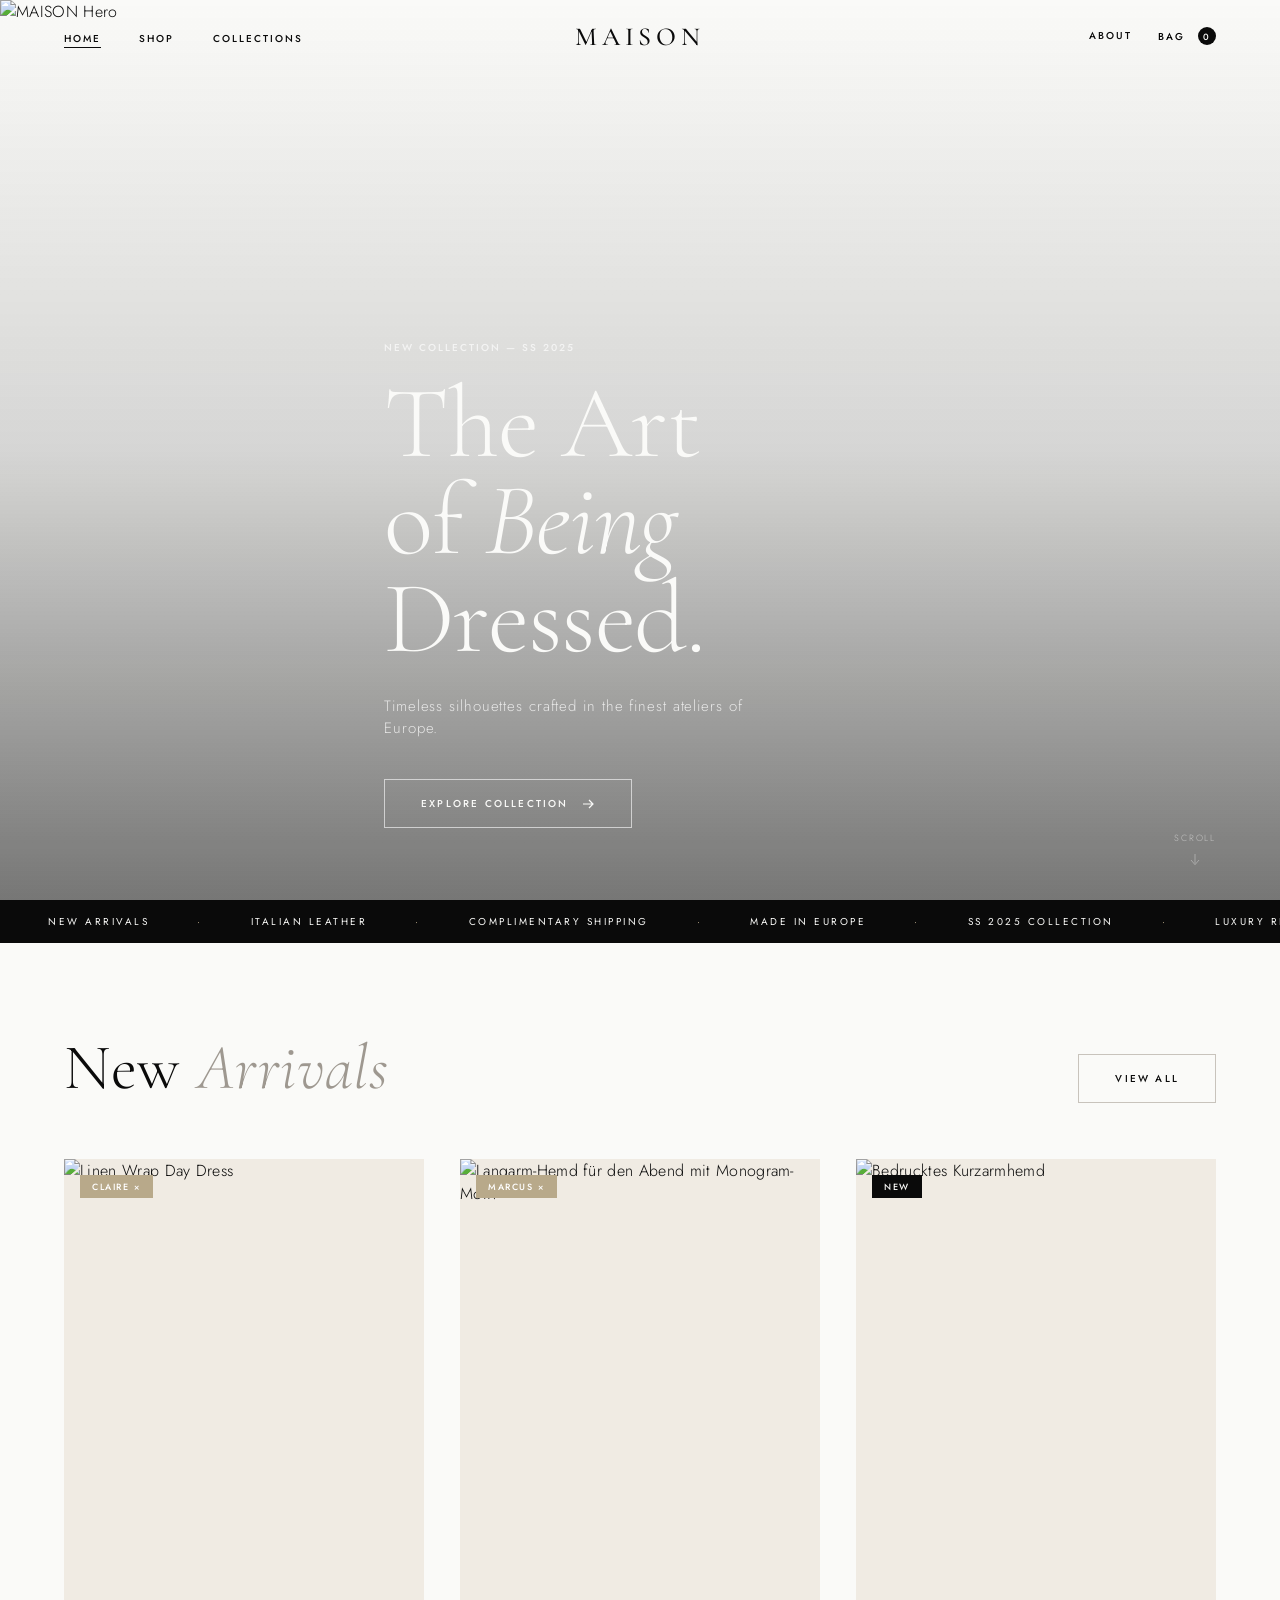
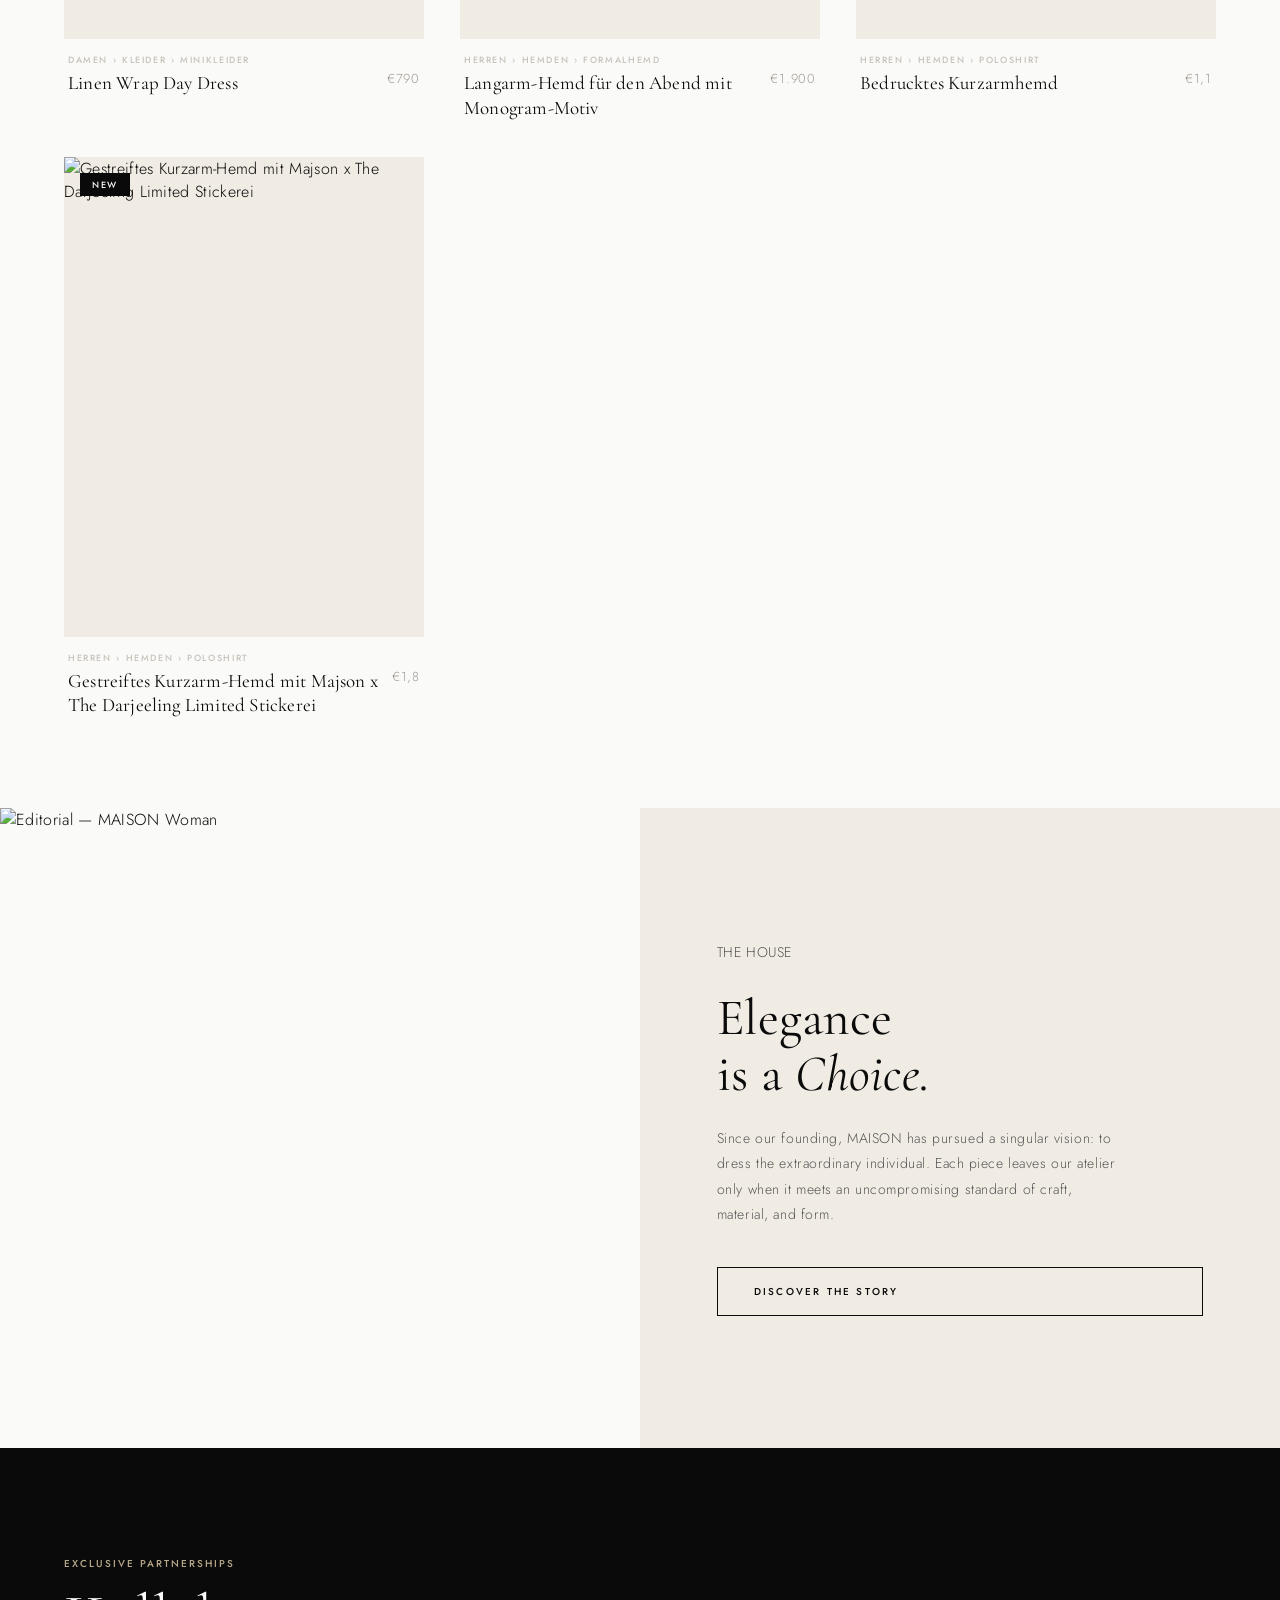
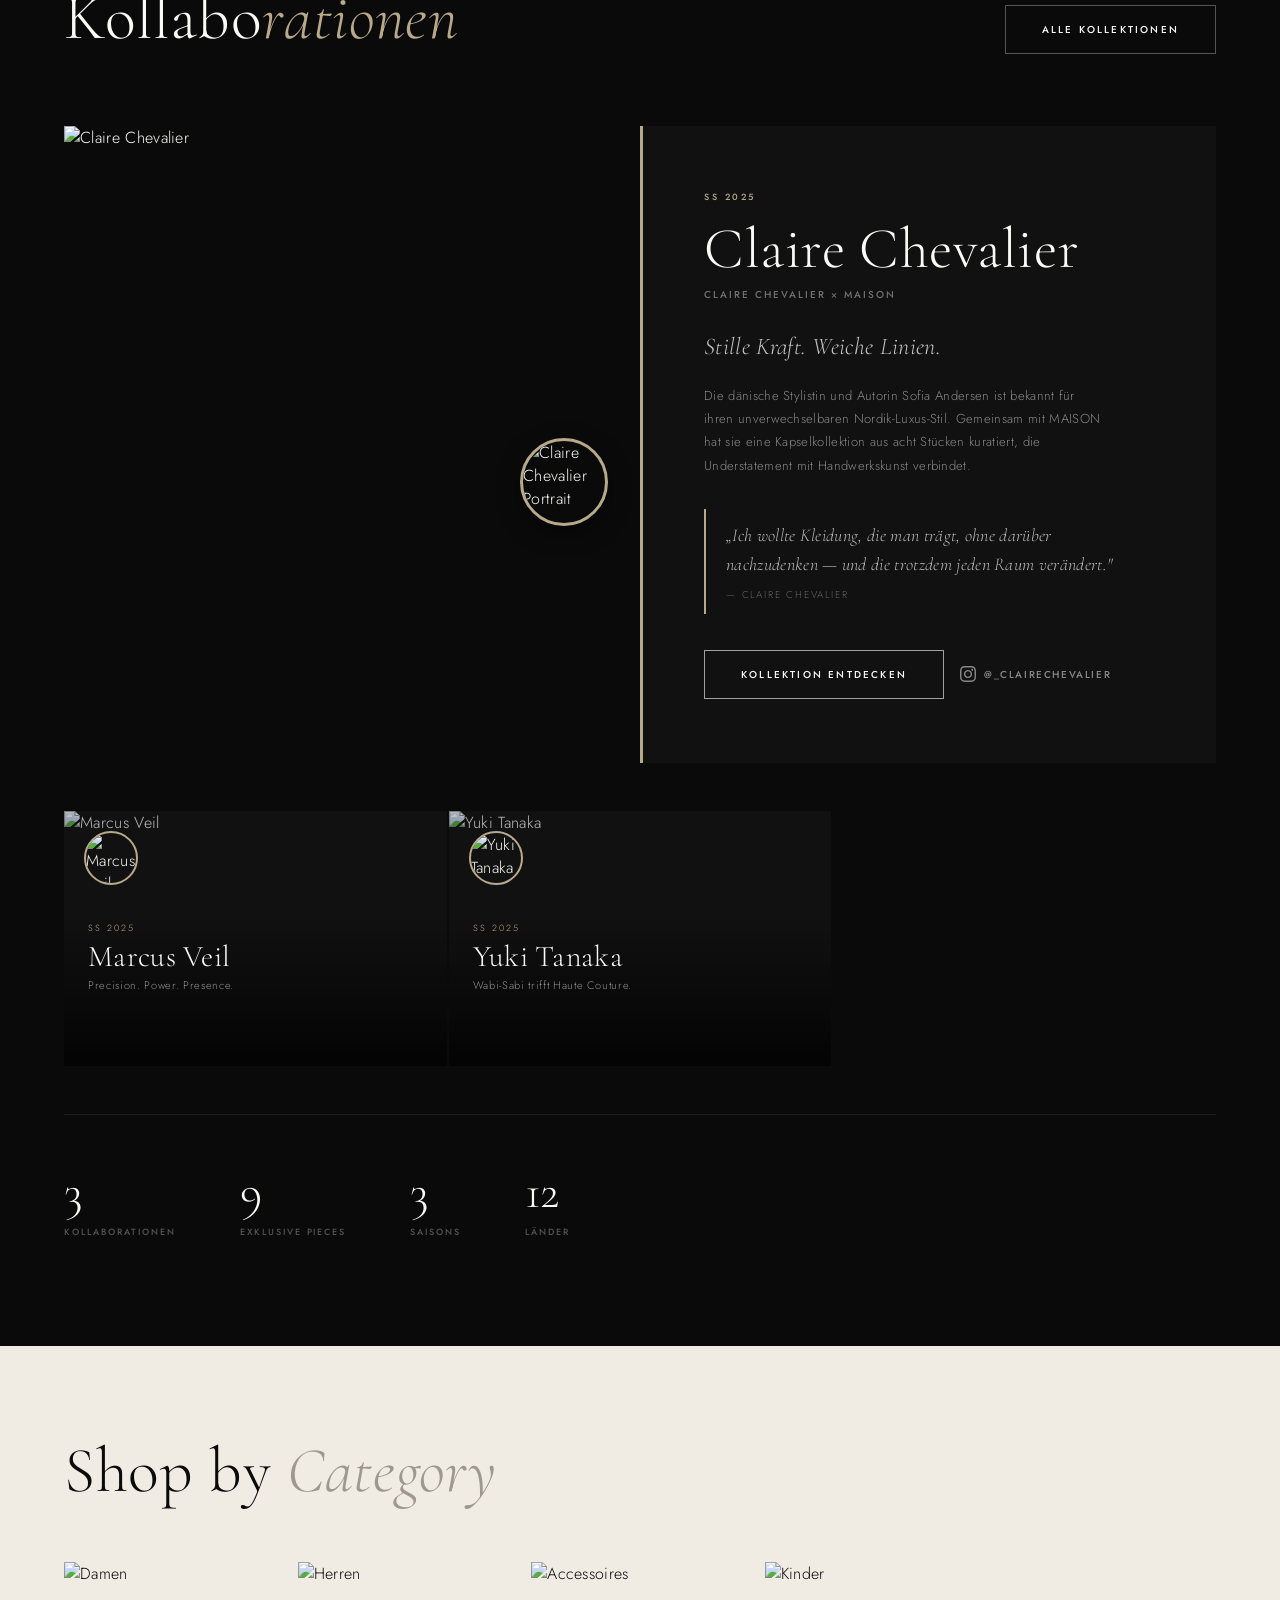
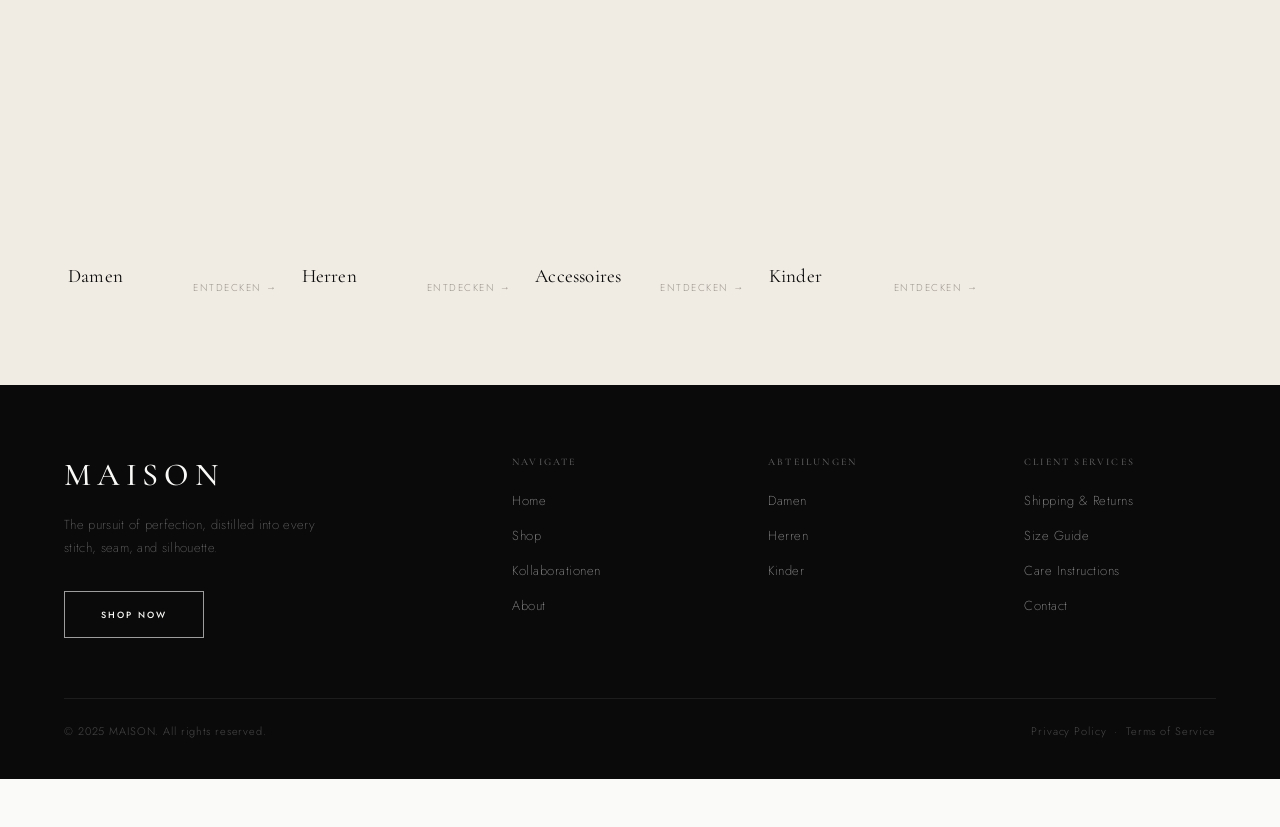
==== index.html @ 37e6c0d3 "Add files via upload" ====
<!DOCTYPE html>
<html lang="de">
<head>
  <meta charset="UTF-8">
  <meta name="viewport" content="width=device-width, initial-scale=1.0">
  <title>MAISON — Luxury Fashion House</title>
  <meta name="description" content="Discover timeless luxury. MAISON — Curated fashion from the world's finest ateliers.">
  <link rel="stylesheet" href="style.css">

  <style>
    /* ============================================================
       COLLABORATION SECTION
       ============================================================ */

    .collab-section {
      padding: clamp(80px, 12vh, 140px) 0;
      background: var(--black);
      color: var(--white);
      overflow: hidden;
    }
    .collab-section .section-header {
      margin-bottom: clamp(48px, 6vw, 72px);
    }
    .collab-section .section-title {
      color: var(--white);
    }
    .collab-section .section-title em {
      color: var(--accent-gold);
    }
    .collab-section .btn-ghost {
      color: var(--white);
      border-color: rgba(255,255,255,0.3);
    }
    .collab-section .btn-ghost::before { background: var(--white); }
    .collab-section .btn-ghost:hover   { color: var(--black); }

    /* ── Featured collab (large hero card) ── */
    .collab-hero {
      display: grid;
      grid-template-columns: 1fr 1fr;
      gap: 0;
      margin-bottom: clamp(32px, 4vw, 48px);
      position: relative;
      overflow: hidden;
      cursor: pointer;
    }
    .collab-hero-img {
      position: relative;
      overflow: hidden;
      aspect-ratio: 4/3;
    }
    .collab-hero-img img {
      width: 100%; height: 100%;
      object-fit: cover;
      transition: transform 1s var(--ease-luxury);
    }
    .collab-hero:hover .collab-hero-img img { transform: scale(1.04); }

    .collab-hero-img .collab-portrait {
      position: absolute;
      bottom: 32px; right: 32px;
      width: 88px; height: 88px;
      border-radius: 50%;
      overflow: hidden;
      border: 3px solid var(--accent-gold);
      box-shadow: 0 8px 24px rgba(0,0,0,0.4);
      transition: transform 0.4s var(--ease-luxury);
    }
    .collab-hero:hover .collab-portrait { transform: scale(1.08); }
    .collab-portrait img { width: 100%; height: 100%; object-fit: cover; }

    .collab-hero-body {
      display: flex;
      flex-direction: column;
      justify-content: center;
      padding: clamp(40px, 5vw, 72px);
      background: #111;
      position: relative;
    }
    .collab-hero-body::before {
      content: '';
      position: absolute;
      top: 0; left: 0; bottom: 0;
      width: 3px;
      background: var(--accent-gold);
    }

    .collab-season {
      font-size: 9px;
      font-weight: 500;
      letter-spacing: 0.28em;
      text-transform: uppercase;
      color: var(--accent-gold);
      margin-bottom: 16px;
    }
    .collab-hero-name {
      font-family: var(--font-serif);
      font-size: clamp(36px, 4.5vw, 64px);
      font-weight: 300;
      line-height: 1.05;
      margin-bottom: 8px;
    }
    .collab-hero-title {
      font-size: 10px;
      font-weight: 500;
      letter-spacing: 0.2em;
      text-transform: uppercase;
      color: rgba(255,255,255,0.4);
      margin-bottom: 28px;
    }
    .collab-tagline {
      font-family: var(--font-serif);
      font-size: clamp(18px, 2vw, 24px);
      font-style: italic;
      color: rgba(255,255,255,0.75);
      margin-bottom: 20px;
      line-height: 1.4;
    }
    .collab-desc {
      font-size: 13px;
      font-weight: 300;
      line-height: 1.8;
      color: rgba(255,255,255,0.5);
      margin-bottom: 32px;
      max-width: 400px;
    }

    /* Quote block */
    .collab-quote {
      border-left: 2px solid var(--accent-gold);
      padding: 12px 20px;
      margin-bottom: 36px;
    }
    .collab-quote p {
      font-family: var(--font-serif);
      font-size: clamp(15px, 1.5vw, 18px);
      font-style: italic;
      color: rgba(255,255,255,0.7);
      line-height: 1.6;
    }
    .collab-quote cite {
      display: block;
      font-size: 10px;
      font-style: normal;
      letter-spacing: 0.18em;
      text-transform: uppercase;
      color: rgba(255,255,255,0.35);
      margin-top: 8px;
    }

    /* Social + CTA row */
    .collab-actions {
      display: flex;
      align-items: center;
      gap: 16px;
      flex-wrap: wrap;
    }
    .collab-ig {
      display: inline-flex;
      align-items: center;
      gap: 8px;
      font-size: 10px;
      font-weight: 500;
      letter-spacing: 0.16em;
      text-transform: uppercase;
      color: rgba(255,255,255,0.5);
      transition: color 0.3s;
      text-decoration: none;
    }
    .collab-ig:hover { color: var(--white); }
    .collab-ig svg {
      width: 16px; height: 16px;
      fill: currentColor;
      flex-shrink: 0;
    }

    /* ── Grid of secondary collabs ── */
    .collab-grid {
      display: grid;
      grid-template-columns: repeat(auto-fill, minmax(min(340px, 100%), 1fr));
      gap: 2px;
    }
    .collab-card {
      position: relative;
      overflow: hidden;
      cursor: pointer;
      background: #111;
    }
    .collab-card-img {
      position: relative;
      overflow: hidden;
      aspect-ratio: 3/2;
    }
    .collab-card-img img {
      width: 100%; height: 100%;
      object-fit: cover;
      transition: transform 0.9s var(--ease-luxury), filter 0.6s;
      filter: brightness(0.75);
    }
    .collab-card:hover .collab-card-img img {
      transform: scale(1.06);
      filter: brightness(0.55);
    }
    .collab-card-overlay {
      position: absolute;
      inset: 0;
      background: linear-gradient(to top, rgba(0,0,0,0.8) 0%, transparent 60%);
    }
    .collab-card-portrait {
      position: absolute;
      top: 20px; left: 20px;
      width: 54px; height: 54px;
      border-radius: 50%;
      overflow: hidden;
      border: 2px solid var(--accent-gold);
    }
    .collab-card-portrait img { width: 100%; height: 100%; object-fit: cover; }

    .collab-card-body {
      position: absolute;
      bottom: 0; left: 0; right: 0;
      padding: 24px;
    }
    .collab-card-season {
      font-size: 9px;
      letter-spacing: 0.22em;
      text-transform: uppercase;
      color: var(--accent-gold);
      margin-bottom: 6px;
    }
    .collab-card-name {
      font-family: var(--font-serif);
      font-size: clamp(22px, 2.5vw, 30px);
      font-weight: 300;
      color: var(--white);
      margin-bottom: 4px;
    }
    .collab-card-tagline {
      font-size: 11px;
      color: rgba(255,255,255,0.55);
      letter-spacing: 0.06em;
      margin-bottom: 16px;
    }
    .collab-card-actions {
      display: flex;
      align-items: center;
      gap: 12px;
      opacity: 0;
      transform: translateY(8px);
      transition: all 0.4s var(--ease-luxury);
    }
    .collab-card:hover .collab-card-actions {
      opacity: 1;
      transform: translateY(0);
    }
    .collab-card-btn {
      font-family: var(--font-sans);
      font-size: 9px;
      font-weight: 500;
      letter-spacing: 0.2em;
      text-transform: uppercase;
      padding: 9px 20px;
      border: 1px solid rgba(255,255,255,0.4);
      color: var(--white);
      background: transparent;
      cursor: pointer;
      transition: all 0.3s;
    }
    .collab-card-btn:hover { background: var(--white); color: var(--black); border-color: var(--white); }
    .collab-card-ig {
      display: inline-flex;
      align-items: center;
      gap: 6px;
      font-size: 9px;
      letter-spacing: 0.14em;
      text-transform: uppercase;
      color: rgba(255,255,255,0.5);
      text-decoration: none;
      transition: color 0.3s;
    }
    .collab-card-ig:hover { color: var(--white); }
    .collab-card-ig svg { width: 14px; height: 14px; fill: currentColor; }

    /* ── Collab count strip ── */
    .collab-count-strip {
      display: flex;
      gap: clamp(32px, 5vw, 64px);
      flex-wrap: wrap;
      padding: clamp(32px, 4vw, 48px) 0 0;
      border-top: 1px solid rgba(255,255,255,0.08);
      margin-top: clamp(32px, 4vw, 48px);
    }
    .collab-stat { display: flex; flex-direction: column; gap: 4px; }
    .collab-stat-num {
      font-family: var(--font-serif);
      font-size: clamp(32px, 4vw, 48px);
      font-weight: 300;
      color: var(--white);
      letter-spacing: -0.02em;
    }
    .collab-stat-label {
      font-size: 9px;
      font-weight: 500;
      letter-spacing: 0.22em;
      text-transform: uppercase;
      color: rgba(255,255,255,0.3);
    }

    /* ─── Responsive ── */
    @media (max-width: 768px) {
      .collab-hero { grid-template-columns: 1fr; }
      .collab-hero-body { padding: 32px 24px; }
      .collab-hero-body::before { top: 0; bottom: auto; left: 0; right: 0; width: auto; height: 3px; }
    }
  </style>
</head>
<body class="page-fade">

  <!-- ============================================================
       NAVIGATION
       ============================================================ -->
  <nav id="nav">
    <div class="nav-inner">
      <ul class="nav-links">
        <li><a href="index.html"  class="nav-link">Home</a></li>
        <li><a href="shop.html"   class="nav-link">Shop</a></li>
        <li><a href="shop.html"   class="nav-link">Collections</a></li>
      </ul>
      <a href="index.html" class="nav-logo">Maison</a>
      <div class="nav-actions">
        <a href="shop.html" class="nav-link">About</a>
        <button class="nav-cart" data-open-cart aria-label="Open cart">
          Bag&nbsp;<span class="cart-count">0</span>
        </button>
        <button class="nav-burger" id="nav-burger" aria-label="Open menu">
          <span></span><span></span><span></span>
        </button>
      </div>
    </div>
  </nav>

  <div class="mobile-menu" id="mobile-menu" role="dialog" aria-modal="true">
    <button class="mobile-close" id="mobile-close" aria-label="Close menu">✕</button>
    <a href="index.html"  class="nav-link">Home</a>
    <a href="shop.html"   class="nav-link">Shop</a>
    <a href="shop.html"   class="nav-link">Collections</a>
    <a href="shop.html"   class="nav-link">About</a>
    <button class="nav-link" data-open-cart>Bag (<span class="cart-count">0</span>)</button>
  </div>

  <!-- ============================================================
       HERO
       ============================================================ -->
  <section class="hero">
    <div class="hero-bg">
      <img src="images/old/hero.png"
           alt="MAISON Hero" fetchpriority="high">
    </div>
    <div class="hero-overlay"></div>
    <div class="hero-content container">
      <p class="label">New Collection — SS 2025</p>
      <h1 class="hero-title">The&nbsp;Art<br>of <em>Being</em><br>Dressed.</h1>
      <p class="hero-sub">Timeless silhouettes crafted in the finest ateliers of Europe.</p>
      <a href="shop.html" class="btn btn-light">
        Explore Collection
        <svg width="14" height="14" viewBox="0 0 14 14" fill="none" stroke="currentColor" stroke-width="1.2">
          <path d="M2 7h10M8 3l4 4-4 4"/>
        </svg>
      </a>
    </div>
    <div class="scroll-cue">
      <span>Scroll</span>
      <svg viewBox="0 0 16 24"><path d="M8 3v14M2 12l6 7 6-7"/></svg>
    </div>
  </section>

  <!-- ============================================================
       MARQUEE TICKER
       ============================================================ -->
  <div class="marquee-strip" aria-hidden="true">
    <div class="marquee-track">
      <span>New Arrivals</span><span class="dot">·</span>
      <span>Italian Leather</span><span class="dot">·</span>
      <span>Complimentary Shipping</span><span class="dot">·</span>
      <span>Made in Europe</span><span class="dot">·</span>
      <span>SS 2025 Collection</span><span class="dot">·</span>
      <span>Luxury Redefined</span><span class="dot">·</span>
      <span>New Arrivals</span><span class="dot">·</span>
      <span>Italian Leather</span><span class="dot">·</span>
      <span>Complimentary Shipping</span><span class="dot">·</span>
      <span>Made in Europe</span><span class="dot">·</span>
      <span>SS 2025 Collection</span><span class="dot">·</span>
      <span>Luxury Redefined</span><span class="dot">·</span>
    </div>
  </div>

  <!-- ============================================================
       FEATURED PRODUCTS
       ============================================================ -->
  <section class="section">
    <div class="container">
      <div class="section-header">
        <h2 class="section-title">New <em>Arrivals</em></h2>
        <a href="shop.html" class="btn btn-ghost" style="flex-shrink:0">View All</a>
      </div>
      <div class="product-grid" id="featured-grid"></div>
    </div>
  </section>

  <!-- ============================================================
       EDITORIAL SPLIT
       ============================================================ -->
  <section class="editorial">
    <div class="editorial-image">
      <img src="images/step 28/2026-01-17_16-43-04_3644.png"
           alt="Editorial — MAISON Woman" loading="lazy">
    </div>
    <div class="editorial-text">
      <p class="label">The House</p>
      <h2>Elegance<br>is a <em>Choice.</em></h2>
      <p>Since our founding, MAISON has pursued a singular vision: to dress the extraordinary individual. Each piece leaves our atelier only when it meets an uncompromising standard of craft, material, and form.</p>
      <a href="shop.html" class="btn btn-dark">Discover the Story</a>
    </div>
  </section>

  <!-- ============================================================
       COLLABORATIONS SECTION — auto-rendered from products.js
       ============================================================ -->
  <section class="collab-section" id="collaborations">
    <div class="container">
      <div class="section-header">
        <div>
          <p class="label" style="color:var(--accent-gold);margin-bottom:12px">Exclusive Partnerships</p>
          <h2 class="section-title">Kollabo<em>rationen</em></h2>
        </div>
        <a href="shop.html" class="btn btn-ghost" style="flex-shrink:0">Alle Kollektionen</a>
      </div>

      <!-- Hero collab (featured = true, first one) — injected by JS -->
      <div id="collab-hero-slot"></div>

      <!-- Secondary collab cards — injected by JS -->
      <div class="collab-grid" id="collab-grid"></div>

      <!-- Stats strip -->
      <div class="collab-count-strip">
        <div class="collab-stat">
          <span class="collab-stat-num" id="stat-collabs">0</span>
          <span class="collab-stat-label">Kollaborationen</span>
        </div>
        <div class="collab-stat">
          <span class="collab-stat-num" id="stat-pieces">0</span>
          <span class="collab-stat-label">Exklusive Pieces</span>
        </div>
        <div class="collab-stat">
          <span class="collab-stat-num">3</span>
          <span class="collab-stat-label">Saisons</span>
        </div>
        <div class="collab-stat">
          <span class="collab-stat-num">12</span>
          <span class="collab-stat-label">Länder</span>
        </div>
      </div>
    </div>
  </section>

  <!-- ============================================================
       CATEGORY QUICK LINKS
       ============================================================ -->
  <section class="section" style="background:var(--beige)">
    <div class="container">
      <div class="section-header">
        <h2 class="section-title">Shop by <em>Category</em></h2>
      </div>
      <div style="display:grid;grid-template-columns:repeat(auto-fill,minmax(200px,1fr));gap:16px;">

        <a href="shop.html?gender=damen" class="product-card" style="text-decoration:none">
          <div class="card-image">
            <img src="https://images.unsplash.com/photo-1515886657613-9f3515b0c78f?w=600&q=80" alt="Damen" loading="lazy">
          </div>
          <div class="card-info" style="padding-top:12px">
            <span class="card-name">Damen</span>
            <span class="card-price" style="font-size:10px;letter-spacing:.15em;text-transform:uppercase">Entdecken →</span>
          </div>
        </a>

        <a href="shop.html?gender=herren" class="product-card" style="text-decoration:none">
          <div class="card-image">
            <img src="https://images.unsplash.com/photo-1507679799987-c73779587ccf?w=600&q=80" alt="Herren" loading="lazy">
          </div>
          <div class="card-info" style="padding-top:12px">
            <span class="card-name">Herren</span>
            <span class="card-price" style="font-size:10px;letter-spacing:.15em;text-transform:uppercase">Entdecken →</span>
          </div>
        </a>

        <a href="shop.html?gender=damen&category=Accessoires" class="product-card" style="text-decoration:none">
          <div class="card-image">
            <img src="https://images.unsplash.com/photo-1548036328-c9fa89d128fa?w=600&q=80" alt="Accessoires" loading="lazy">
          </div>
          <div class="card-info" style="padding-top:12px">
            <span class="card-name">Accessoires</span>
            <span class="card-price" style="font-size:10px;letter-spacing:.15em;text-transform:uppercase">Entdecken →</span>
          </div>
        </a>

        <a href="shop.html?gender=kinder" class="product-card" style="text-decoration:none">
          <div class="card-image">
            <img src="https://images.unsplash.com/photo-1503944583220-79d8926ad5e2?w=600&q=80" alt="Kinder" loading="lazy">
          </div>
          <div class="card-info" style="padding-top:12px">
            <span class="card-name">Kinder</span>
            <span class="card-price" style="font-size:10px;letter-spacing:.15em;text-transform:uppercase">Entdecken →</span>
          </div>
        </a>

      </div>
    </div>
  </section>

  <!-- ============================================================
       FOOTER
       ============================================================ -->
  <footer>
    <div class="container">
      <div class="footer-grid">
        <div class="footer-brand">
          <h2>Maison</h2>
          <p>The pursuit of perfection, distilled into every stitch, seam, and silhouette.</p>
          <a href="shop.html" class="btn btn-light" style="font-size:9px">Shop Now</a>
        </div>
        <div class="footer-col">
          <h4>Navigate</h4>
          <ul>
            <li><a href="index.html">Home</a></li>
            <li><a href="shop.html">Shop</a></li>
            <li><a href="#collaborations">Kollaborationen</a></li>
            <li><a href="shop.html">About</a></li>
          </ul>
        </div>
        <div class="footer-col">
          <h4>Abteilungen</h4>
          <ul>
            <li><a href="shop.html?gender=damen">Damen</a></li>
            <li><a href="shop.html?gender=herren">Herren</a></li>
            <li><a href="shop.html?gender=kinder">Kinder</a></li>
          </ul>
        </div>
        <div class="footer-col">
          <h4>Client Services</h4>
          <ul>
            <li><a href="#">Shipping & Returns</a></li>
            <li><a href="#">Size Guide</a></li>
            <li><a href="#">Care Instructions</a></li>
            <li><a href="#">Contact</a></li>
          </ul>
        </div>
      </div>
      <div class="footer-bottom">
        <p>© 2025 MAISON. All rights reserved.</p>
        <p>Privacy Policy &nbsp;·&nbsp; Terms of Service</p>
      </div>
    </div>
  </footer>

  <!-- Cart Sidebar -->
  <div class="cart-backdrop" id="cart-backdrop"></div>
  <aside class="cart-sidebar" id="cart-sidebar" role="dialog" aria-label="Shopping cart">
    <div class="cart-header">
      <h3>Your Bag</h3>
      <button class="cart-close" id="cart-close" aria-label="Close cart">✕</button>
    </div>
    <div class="cart-items" id="cart-items"></div>
    <div class="cart-footer" id="cart-footer" style="display:none">
      <div class="cart-subtotal">
        <span>Subtotal</span>
        <span id="cart-subtotal">€0</span>
      </div>
      <button class="btn-addcart" style="margin-bottom:12px"><span>Proceed to Checkout</span></button>
      <button class="btn btn-ghost" style="width:100%" onclick="closeCart()">Continue Shopping</button>
    </div>
  </aside>
  <div class="toast" id="toast" role="status" aria-live="polite"></div>

  <script src="products.js"></script>
  <script src="script.js"></script>

  <!-- ============================================================
       COLLABORATION RENDERER
       Liest `collaborations` aus products.js und baut die Section
       ============================================================ -->
  <script>
  document.addEventListener('DOMContentLoaded', () => {
    if (typeof collaborations === 'undefined' || collaborations.length === 0) return;

    /* Instagram SVG icon */
    const igIcon = `<svg viewBox="0 0 24 24" xmlns="http://www.w3.org/2000/svg">
      <path d="M12 2.163c3.204 0 3.584.012 4.85.07 3.252.148 4.771 1.691 4.919 4.919.058 1.265.069 1.645.069 4.849 0 3.205-.012 3.584-.069 4.849-.149 3.225-1.664 4.771-4.919 4.919-1.266.058-1.644.07-4.85.07-3.204 0-3.584-.012-4.849-.07-3.26-.149-4.771-1.699-4.919-4.92-.058-1.265-.07-1.644-.07-4.849 0-3.204.013-3.583.07-4.849.149-3.227 1.664-4.771 4.919-4.919 1.266-.057 1.645-.069 4.849-.069zm0-2.163c-3.259 0-3.667.014-4.947.072-4.358.2-6.78 2.618-6.98 6.98-.059 1.281-.073 1.689-.073 4.948 0 3.259.014 3.668.072 4.948.2 4.358 2.618 6.78 6.98 6.98 1.281.058 1.689.072 4.948.072 3.259 0 3.668-.014 4.948-.072 4.354-.2 6.782-2.618 6.979-6.98.059-1.28.073-1.689.073-4.948 0-3.259-.014-3.667-.072-4.947-.196-4.354-2.617-6.78-6.979-6.98-1.281-.059-1.69-.073-4.949-.073zm0 5.838c-3.403 0-6.162 2.759-6.162 6.162s2.759 6.163 6.162 6.163 6.162-2.759 6.162-6.163c0-3.403-2.759-6.162-6.162-6.162zm0 10.162c-2.209 0-4-1.79-4-4 0-2.209 1.791-4 4-4s4 1.791 4 4c0 2.21-1.791 4-4 4zm6.406-11.845c-.796 0-1.441.645-1.441 1.44s.645 1.44 1.441 1.44c.795 0 1.439-.645 1.439-1.44s-.644-1.44-1.439-1.44z"/>
    </svg>`;

    const featured   = collaborations.filter(c => c.featured);
    const secondary  = collaborations.filter(c => !c.featured);
    const heroSlot   = document.getElementById('collab-hero-slot');
    const gridSlot   = document.getElementById('collab-grid');

    /* ── Stat counters ── */
    const statCollabs = document.getElementById('stat-collabs');
    const statPieces  = document.getElementById('stat-pieces');
    if (statCollabs) statCollabs.textContent = collaborations.length;
    if (statPieces && typeof products !== 'undefined') {
      statPieces.textContent = products.filter(p => p.collab).length;
    }

    /* ── Helper: link to shop filtered by collab ── */
    const shopLink = (c) =>
      `shop.html?collab=${encodeURIComponent(c.id)}`;

    /* ── Build Hero Card (first featured collab) ── */
    if (featured.length > 0 && heroSlot) {
      const c = featured[0];
      heroSlot.innerHTML = `
        <div class="collab-hero" onclick="location.href='${shopLink(c)}'">
          <div class="collab-hero-img">
            <img src="${c.heroImage}" alt="${c.name}" loading="lazy">
            <div class="collab-portrait">
              <img src="${c.image}" alt="${c.name} Portrait">
            </div>
          </div>
          <div class="collab-hero-body" style="border-left-color:${c.accentColor}">
            <p class="collab-season">${c.season}</p>
            <h3 class="collab-hero-name">${c.name}</h3>
            <p class="collab-hero-title">${c.title}</p>
            <p class="collab-tagline">${c.tagline}</p>
            <p class="collab-desc">${c.description}</p>
            <div class="collab-quote">
              <p>„${c.quote}"</p>
              <cite>— ${c.name}</cite>
            </div>
            <div class="collab-actions">
              <a href="${shopLink(c)}" class="btn btn-light" onclick="event.stopPropagation()">
                Kollektion entdecken
              </a>
              <a href="${c.instagramUrl}" target="_blank" rel="noopener" class="collab-ig" onclick="event.stopPropagation()">
                ${igIcon} @${c.instagram}
              </a>
            </div>
          </div>
        </div>`;
    }

    /* ── Build secondary + remaining featured cards ── */
    const gridCollabs = [...featured.slice(1), ...secondary];
    if (gridCollabs.length > 0 && gridSlot) {
      gridSlot.innerHTML = gridCollabs.map(c => `
        <div class="collab-card" onclick="location.href='${shopLink(c)}'">
          <div class="collab-card-img">
            <img src="${c.heroImage}" alt="${c.name}" loading="lazy">
            <div class="collab-card-overlay"></div>
          </div>
          <div class="collab-card-portrait">
            <img src="${c.image}" alt="${c.name}">
          </div>
          <div class="collab-card-body">
            <p class="collab-card-season">${c.season}</p>
            <h3 class="collab-card-name">${c.name}</h3>
            <p class="collab-card-tagline">${c.tagline}</p>
            <div class="collab-card-actions">
              <button class="collab-card-btn" onclick="event.stopPropagation();location.href='${shopLink(c)}'">
                Kollektion
              </button>
              <a href="${c.instagramUrl}" target="_blank" rel="noopener"
                 class="collab-card-ig" onclick="event.stopPropagation()">
                ${igIcon} @${c.instagram}
              </a>
            </div>
          </div>
        </div>
      `).join('');
    }
  });
  </script>
</body>
</html>
---- style.css ----
/* ============================================================
   MAISON — Luxury Fashion House
   style.css  |  Global Design System
   ============================================================ */

/* ─── Google Fonts ──────────────────────────────────────── */
@import url('https://fonts.googleapis.com/css2?family=Cormorant+Garamond:ital,wght@0,300;0,400;0,500;0,600;1,300;1,400&family=Jost:wght@200;300;400;500&display=swap');

/* ─── Design Tokens ─────────────────────────────────────── */
:root {
  --black:       #0a0a0a;
  --white:       #fafaf8;
  --beige:       #f0ebe3;
  --beige-dark:  #e0d8cc;
  --warm-gray:   #9e9890;
  --mid-gray:    #c8c3bc;
  --accent-gold: #b8a98a;

  --font-serif:  'Cormorant Garamond', Georgia, serif;
  --font-sans:   'Jost', sans-serif;

  --nav-h:       72px;
  --max-w:       1440px;
  --gutter:      clamp(24px, 5vw, 80px);

  --ease-luxury: cubic-bezier(0.25, 0.46, 0.45, 0.94);
  --transition:  0.45s var(--ease-luxury);
}

/* ─── Reset & Base ───────────────────────────────────────── */
*, *::before, *::after { box-sizing: border-box; margin: 0; padding: 0; }

html {
  scroll-behavior: smooth;
  -webkit-font-smoothing: antialiased;
  font-size: 16px;
}

body {
  background: var(--white);
  color: var(--black);
  font-family: var(--font-sans);
  font-weight: 300;
  letter-spacing: 0.02em;
  overflow-x: hidden;
}

img { display: block; width: 100%; height: 100%; object-fit: cover; }
a  { text-decoration: none; color: inherit; }
ul { list-style: none; }
button { cursor: pointer; border: none; background: none; font-family: inherit; }

/* ─── Typography ─────────────────────────────────────────── */
h1, h2, h3, h4 {
  font-family: var(--font-serif);
  font-weight: 400;
  line-height: 1.1;
  letter-spacing: 0.01em;
}

.label {
  font-family: var(--font-sans);
  font-size: 10px;
  font-weight: 500;
  letter-spacing: 0.2em;
  text-transform: uppercase;
  color: var(--warm-gray);
}

/* ─── Layout Helpers ─────────────────────────────────────── */
.container {
  width: 100%;
  max-width: var(--max-w);
  margin: 0 auto;
  padding: 0 var(--gutter);
}

/* ─── Page Fade-in ───────────────────────────────────────── */
.page-fade {
  animation: pageFade 0.8s var(--ease-luxury) both;
}
@keyframes pageFade {
  from { opacity: 0; transform: translateY(18px); }
  to   { opacity: 1; transform: translateY(0);    }
}

/* ============================================================
   NAVIGATION
   ============================================================ */
#nav {
  position: fixed;
  top: 0; left: 0; right: 0;
  z-index: 1000;
  height: var(--nav-h);
  display: flex;
  align-items: center;
  transition: background var(--transition), box-shadow var(--transition);
}
#nav.scrolled {
  background: rgba(250, 250, 248, 0.96);
  backdrop-filter: blur(12px);
  box-shadow: 0 1px 0 var(--mid-gray);
}

.nav-inner {
  width: 100%;
  max-width: var(--max-w);
  margin: 0 auto;
  padding: 0 var(--gutter);
  display: grid;
  grid-template-columns: 1fr auto 1fr;
  align-items: center;
  gap: 16px;
}

/* Left links */
.nav-links {
  display: flex;
  gap: clamp(20px, 3vw, 48px);
}

/* Wordmark */
.nav-logo {
  text-align: center;
  font-family: var(--font-serif);
  font-size: clamp(20px, 2.5vw, 26px);
  font-weight: 500;
  letter-spacing: 0.18em;
  text-transform: uppercase;
  color: var(--black);
  white-space: nowrap;
}

/* Right actions */
.nav-actions {
  display: flex;
  justify-content: flex-end;
  align-items: center;
  gap: clamp(16px, 2vw, 32px);
}

.nav-link {
  font-size: 10px;
  font-weight: 500;
  letter-spacing: 0.2em;
  text-transform: uppercase;
  color: var(--black);
  position: relative;
  padding-bottom: 2px;
}
.nav-link::after {
  content: '';
  position: absolute;
  bottom: 0; left: 0;
  width: 0; height: 1px;
  background: var(--black);
  transition: width var(--transition);
}
.nav-link:hover::after,
.nav-link.active::after { width: 100%; }

/* Cart icon */
.nav-cart {
  display: flex;
  align-items: center;
  gap: 8px;
  font-size: 10px;
  font-weight: 500;
  letter-spacing: 0.2em;
  text-transform: uppercase;
  position: relative;
}
.cart-count {
  display: inline-flex;
  align-items: center;
  justify-content: center;
  width: 18px; height: 18px;
  background: var(--black);
  color: var(--white);
  font-size: 9px;
  font-weight: 500;
  border-radius: 50%;
  transition: transform 0.3s var(--ease-luxury);
}
.nav-cart:hover .cart-count { transform: scale(1.2); }

/* Mobile hamburger */
.nav-burger {
  display: none;
  flex-direction: column;
  gap: 5px;
  width: 24px;
  padding: 4px 0;
}
.nav-burger span {
  display: block;
  height: 1px;
  background: var(--black);
  transition: all 0.3s var(--ease-luxury);
}

/* Mobile menu */
.mobile-menu {
  display: none;
  position: fixed;
  inset: 0;
  background: var(--white);
  z-index: 999;
  flex-direction: column;
  align-items: center;
  justify-content: center;
  gap: 40px;
  opacity: 0;
  transition: opacity var(--transition);
}
.mobile-menu.open { display: flex; opacity: 1; }
.mobile-menu .nav-link { font-size: 13px; letter-spacing: 0.25em; }
.mobile-close {
  position: absolute;
  top: 24px; right: var(--gutter);
  font-size: 24px;
  background: none; border: none;
  cursor: pointer;
}

/* ============================================================
   HERO SECTION
   ============================================================ */
.hero {
  height: 100svh;
  min-height: 600px;
  position: relative;
  overflow: hidden;
  display: flex;
  align-items: flex-end;
  padding-bottom: clamp(48px, 8vh, 96px);
}

.hero-bg {
  position: absolute;
  inset: 0;
}
.hero-bg img {
  width: 100%; height: 100%;
  object-fit: cover;
  transform-origin: center;
  animation: heroZoom 14s var(--ease-luxury) forwards;
}
@keyframes heroZoom {
  from { transform: scale(1.08); }
  to   { transform: scale(1.0);  }
}

.hero-overlay {
  position: absolute;
  inset: 0;
  background: linear-gradient(
    to top,
    rgba(10,10,10,0.55) 0%,
    rgba(10,10,10,0.15) 50%,
    transparent 100%
  );
}

.hero-content {
  position: relative;
  z-index: 2;
  color: var(--white);
  max-width: 640px;
}
.hero-content .label { color: rgba(255,255,255,0.65); margin-bottom: 20px; }
.hero-title {
  font-size: clamp(52px, 8vw, 112px);
  font-weight: 300;
  line-height: 0.95;
  letter-spacing: -0.01em;
  margin-bottom: 28px;
  animation: heroText 1.2s var(--ease-luxury) 0.4s both;
}
.hero-title em { font-style: italic; }
@keyframes heroText {
  from { opacity: 0; transform: translateY(30px); }
  to   { opacity: 1; transform: translateY(0); }
}
.hero-sub {
  font-size: clamp(13px, 1.2vw, 15px);
  font-weight: 300;
  letter-spacing: 0.06em;
  color: rgba(255,255,255,0.75);
  margin-bottom: 40px;
  max-width: 380px;
  animation: heroText 1.2s var(--ease-luxury) 0.65s both;
}

/* ─── Buttons ────────────────────────────────────────────── */
.btn {
  display: inline-flex;
  align-items: center;
  gap: 12px;
  font-family: var(--font-sans);
  font-size: 10px;
  font-weight: 500;
  letter-spacing: 0.22em;
  text-transform: uppercase;
  padding: 16px 36px;
  border: 1px solid currentColor;
  transition: all var(--transition);
  position: relative;
  overflow: hidden;
}
.btn::before {
  content: '';
  position: absolute;
  inset: 0;
  transform: scaleX(0);
  transform-origin: left;
  transition: transform var(--transition);
}
.btn:hover::before { transform: scaleX(1); }

.btn-light {
  color: var(--white);
  border-color: rgba(255,255,255,0.6);
}
.btn-light::before { background: var(--white); }
.btn-light:hover   { color: var(--black); }

.btn-dark {
  color: var(--black);
  border-color: var(--black);
}
.btn-dark::before { background: var(--black); }
.btn-dark:hover   { color: var(--white); }

.btn-ghost {
  color: var(--black);
  border-color: var(--mid-gray);
}
.btn-ghost::before { background: var(--black); }
.btn-ghost:hover   { color: var(--white); border-color: var(--black); }

/* ─── Scroll cue ─────────────────────────────────────────── */
.scroll-cue {
  position: absolute;
  bottom: 32px; right: var(--gutter);
  display: flex;
  flex-direction: column;
  align-items: center;
  gap: 8px;
  color: rgba(255,255,255,0.5);
  font-size: 9px;
  letter-spacing: 0.2em;
  text-transform: uppercase;
  animation: scrollBounce 2s ease infinite;
}
.scroll-cue svg {
  width: 16px; height: 16px;
  stroke: currentColor;
  fill: none;
}
@keyframes scrollBounce {
  0%, 100% { transform: translateY(0); }
  50%       { transform: translateY(8px); }
}

/* ============================================================
   MARQUEE TICKER
   ============================================================ */
.marquee-strip {
  background: var(--black);
  color: var(--white);
  padding: 14px 0;
  overflow: hidden;
}
.marquee-track {
  display: flex;
  width: max-content;
  animation: marquee 28s linear infinite;
}
.marquee-track span {
  font-size: 10px;
  font-weight: 400;
  letter-spacing: 0.25em;
  text-transform: uppercase;
  white-space: nowrap;
  padding: 0 48px;
}
.marquee-track span.dot {
  color: var(--accent-gold);
  padding: 0;
}
@keyframes marquee {
  from { transform: translateX(0); }
  to   { transform: translateX(-50%); }
}

/* ============================================================
   FEATURED / PRODUCT SECTIONS
   ============================================================ */
.section {
  padding: clamp(60px, 10vh, 120px) 0;
}
.section-header {
  display: flex;
  align-items: flex-end;
  justify-content: space-between;
  margin-bottom: clamp(32px, 5vw, 56px);
  gap: 16px;
  flex-wrap: wrap;
}
.section-title {
  font-size: clamp(36px, 5vw, 64px);
  font-weight: 300;
}
.section-title em { font-style: italic; color: var(--warm-gray); }

/* ─── Product Grid ───────────────────────────────────────── */
.product-grid {
  display: grid;
  grid-template-columns: repeat(auto-fill, minmax(min(280px, 100%), 1fr));
  gap: clamp(20px, 3vw, 36px);
}

/* Large 2-column grid for shop page */
.product-grid.grid-shop {
  grid-template-columns: repeat(auto-fill, minmax(min(320px, 100%), 1fr));
}

/* ─── Product Card ───────────────────────────────────────── */
.product-card {
  cursor: pointer;
  group: true;
}

.card-image {
  position: relative;
  overflow: hidden;
  aspect-ratio: 3 / 4;
  background: var(--beige);
}
.card-image img {
  transition: transform 0.9s var(--ease-luxury), opacity 0.5s ease;
}
.card-image .img-hover {
  position: absolute;
  inset: 0;
  opacity: 0;
  transition: opacity 0.6s var(--ease-luxury);
}
.product-card:hover .card-image img { transform: scale(1.06); }
.product-card:hover .card-image .img-hover { opacity: 1; }

/* Quick-add overlay */
.card-overlay {
  position: absolute;
  bottom: 0; left: 0; right: 0;
  padding: 20px;
  background: linear-gradient(to top, rgba(10,10,10,0.7), transparent);
  transform: translateY(100%);
  transition: transform var(--transition);
  display: flex;
  justify-content: center;
}
.product-card:hover .card-overlay { transform: translateY(0); }
.btn-quickadd {
  font-family: var(--font-sans);
  font-size: 9px;
  font-weight: 500;
  letter-spacing: 0.2em;
  text-transform: uppercase;
  color: var(--white);
  border: 1px solid rgba(255,255,255,0.5);
  padding: 10px 24px;
  background: transparent;
  transition: all 0.3s ease;
}
.btn-quickadd:hover {
  background: var(--white);
  color: var(--black);
  border-color: var(--white);
}

.card-badge {
  position: absolute;
  top: 16px; left: 16px;
  background: var(--black);
  color: var(--white);
  font-size: 9px;
  font-weight: 500;
  letter-spacing: 0.18em;
  text-transform: uppercase;
  padding: 5px 12px;
}

.card-info {
  padding: 14px 4px 0;
  display: flex;
  justify-content: space-between;
  align-items: flex-start;
  gap: 8px;
}
/* Taxonomy path trail shown below card image */
.card-path {
  display: block;
  font-size: 9px;
  font-weight: 500;
  letter-spacing: 0.18em;
  text-transform: uppercase;
  color: var(--mid-gray);
  margin-bottom: 5px;
  white-space: nowrap;
  overflow: hidden;
  text-overflow: ellipsis;
  max-width: 100%;
}
.card-name {
  display: block;
  font-family: var(--font-serif);
  font-size: clamp(16px, 1.5vw, 19px);
  font-weight: 400;
  letter-spacing: 0.01em;
  line-height: 1.3;
}
.card-price {
  font-family: var(--font-sans);
  font-size: 13px;
  font-weight: 300;
  letter-spacing: 0.06em;
  white-space: nowrap;
  color: var(--warm-gray);
  padding-top: 16px; /* align with name when path is shown */
}

/* ─── Category Filter ─────────────────────────────────────── */
.filter-bar {
  display: flex;
  gap: 8px;
  flex-wrap: wrap;
  margin-bottom: clamp(32px, 5vw, 52px);
}
.filter-btn {
  font-family: var(--font-sans);
  font-size: 10px;
  font-weight: 500;
  letter-spacing: 0.2em;
  text-transform: uppercase;
  padding: 10px 22px;
  border: 1px solid var(--mid-gray);
  color: var(--warm-gray);
  background: transparent;
  transition: all 0.3s var(--ease-luxury);
}
.filter-btn:hover,
.filter-btn.active {
  border-color: var(--black);
  color: var(--black);
  background: var(--black);
  color: var(--white);
}

/* ============================================================
   EDITORIAL / SPLIT SECTION
   ============================================================ */
.editorial {
  display: grid;
  grid-template-columns: 1fr 1fr;
  min-height: 640px;
}
.editorial-image { overflow: hidden; }
.editorial-image img {
  height: 100%;
  object-fit: cover;
  transition: transform 1s var(--ease-luxury);
}
.editorial:hover .editorial-image img { transform: scale(1.04); }
.editorial-text {
  background: var(--beige);
  display: flex;
  flex-direction: column;
  justify-content: center;
  padding: clamp(40px, 6vw, 96px);
}
.editorial-text .label { margin-bottom: 24px; }
.editorial-text h2 { font-size: clamp(36px, 4vw, 56px); margin-bottom: 24px; }
.editorial-text p {
  font-size: 14px;
  font-weight: 300;
  line-height: 1.8;
  letter-spacing: 0.04em;
  color: #555;
  margin-bottom: 40px;
  max-width: 400px;
}

/* ============================================================
   PRODUCT DETAIL PAGE
   ============================================================ */
.product-detail {
  padding-top: calc(var(--nav-h) + 40px);
  padding-bottom: 100px;
}
.detail-grid {
  display: grid;
  grid-template-columns: 1fr 1fr;
  gap: clamp(32px, 6vw, 96px);
  align-items: start;
}

/* Image gallery */
.detail-images { position: sticky; top: calc(var(--nav-h) + 24px); }
.detail-main-img {
  aspect-ratio: 3 / 4;
  overflow: hidden;
  background: var(--beige);
  margin-bottom: 12px;
}
.detail-main-img img { transition: transform 0.8s var(--ease-luxury); }
.detail-main-img:hover img { transform: scale(1.04); }
.detail-thumbs {
  display: flex;
  gap: 10px;
}
.detail-thumb {
  width: 80px;
  aspect-ratio: 1;
  overflow: hidden;
  background: var(--beige);
  cursor: pointer;
  border: 1px solid transparent;
  transition: border-color 0.3s;
}
.detail-thumb.active,
.detail-thumb:hover { border-color: var(--black); }

/* Product info */
.detail-info { padding-top: 8px; }
.detail-category {
  font-size: 10px;
  font-weight: 500;
  letter-spacing: 0.22em;
  text-transform: uppercase;
  color: var(--warm-gray);
  margin-bottom: 16px;
}
.detail-name {
  font-size: clamp(32px, 4vw, 52px);
  font-weight: 400;
  margin-bottom: 12px;
  line-height: 1.1;
}
.detail-price {
  font-family: var(--font-serif);
  font-size: clamp(22px, 2.5vw, 30px);
  font-weight: 300;
  color: var(--warm-gray);
  margin-bottom: 32px;
  letter-spacing: 0.04em;
}
.detail-divider {
  height: 1px;
  background: var(--beige-dark);
  margin: 28px 0;
}
.detail-description {
  font-size: 14px;
  font-weight: 300;
  line-height: 1.85;
  letter-spacing: 0.04em;
  color: #555;
  margin-bottom: 32px;
}

/* Size selector */
.size-label {
  font-size: 10px;
  font-weight: 500;
  letter-spacing: 0.2em;
  text-transform: uppercase;
  margin-bottom: 12px;
  display: flex;
  justify-content: space-between;
}
.size-label a {
  color: var(--warm-gray);
  text-decoration: underline;
  font-weight: 300;
}
.size-grid {
  display: flex;
  flex-wrap: wrap;
  gap: 8px;
  margin-bottom: 32px;
}
.size-btn {
  min-width: 48px;
  height: 48px;
  padding: 0 12px;
  border: 1px solid var(--mid-gray);
  font-family: var(--font-sans);
  font-size: 12px;
  font-weight: 400;
  letter-spacing: 0.06em;
  background: transparent;
  color: var(--black);
  transition: all 0.3s var(--ease-luxury);
}
.size-btn:hover  { border-color: var(--black); }
.size-btn.active { background: var(--black); color: var(--white); border-color: var(--black); }

/* Add to cart */
.btn-addcart {
  width: 100%;
  height: 58px;
  background: var(--black);
  color: var(--white);
  font-family: var(--font-sans);
  font-size: 11px;
  font-weight: 500;
  letter-spacing: 0.2em;
  text-transform: uppercase;
  border: none;
  position: relative;
  overflow: hidden;
  transition: background 0.3s;
  margin-bottom: 14px;
}
.btn-addcart::before {
  content: '';
  position: absolute;
  inset: 0;
  background: var(--accent-gold);
  transform: scaleX(0);
  transform-origin: left;
  transition: transform var(--transition);
}
.btn-addcart span { position: relative; z-index: 1; }
.btn-addcart:hover::before { transform: scaleX(1); }

/* Product details accordion */
.accordion-item { border-top: 1px solid var(--beige-dark); }
.accordion-item:last-child { border-bottom: 1px solid var(--beige-dark); }
.accordion-trigger {
  width: 100%;
  display: flex;
  justify-content: space-between;
  align-items: center;
  padding: 18px 0;
  font-family: var(--font-sans);
  font-size: 10px;
  font-weight: 500;
  letter-spacing: 0.2em;
  text-transform: uppercase;
  background: none;
  border: none;
  cursor: pointer;
}
.accordion-icon {
  font-size: 18px;
  font-weight: 200;
  line-height: 1;
  transition: transform 0.3s;
}
.accordion-item.open .accordion-icon { transform: rotate(45deg); }
.accordion-body {
  max-height: 0;
  overflow: hidden;
  transition: max-height 0.5s var(--ease-luxury), padding 0.3s;
}
.accordion-item.open .accordion-body { max-height: 400px; padding-bottom: 20px; }
.accordion-body li {
  font-size: 13px;
  font-weight: 300;
  letter-spacing: 0.04em;
  color: #666;
  padding: 5px 0;
  border-bottom: 1px solid var(--beige);
  display: flex;
  align-items: center;
  gap: 10px;
}
.accordion-body li::before {
  content: '—';
  color: var(--accent-gold);
  font-size: 10px;
}

/* ============================================================
   CART SIDEBAR
   ============================================================ */
.cart-backdrop {
  position: fixed;
  inset: 0;
  background: rgba(10,10,10,0.4);
  z-index: 1100;
  opacity: 0;
  visibility: hidden;
  transition: all 0.4s var(--ease-luxury);
}
.cart-backdrop.open { opacity: 1; visibility: visible; }

.cart-sidebar {
  position: fixed;
  top: 0; right: 0; bottom: 0;
  width: min(480px, 100vw);
  background: var(--white);
  z-index: 1101;
  display: flex;
  flex-direction: column;
  transform: translateX(100%);
  transition: transform var(--transition);
}
.cart-sidebar.open { transform: translateX(0); }

.cart-header {
  display: flex;
  align-items: center;
  justify-content: space-between;
  padding: 28px 32px;
  border-bottom: 1px solid var(--beige-dark);
}
.cart-header h3 {
  font-family: var(--font-serif);
  font-size: 22px;
  font-weight: 400;
}
.cart-close {
  width: 36px; height: 36px;
  display: flex; align-items: center; justify-content: center;
  font-size: 20px; font-weight: 200;
  transition: transform 0.3s;
}
.cart-close:hover { transform: rotate(90deg); }

.cart-items { flex: 1; overflow-y: auto; padding: 24px 32px; }

.cart-item {
  display: grid;
  grid-template-columns: 80px 1fr auto;
  gap: 16px;
  padding: 20px 0;
  border-bottom: 1px solid var(--beige);
  animation: pageFade 0.4s var(--ease-luxury);
}
.cart-item-img {
  aspect-ratio: 3/4;
  overflow: hidden;
  background: var(--beige);
}
.cart-item-name {
  font-family: var(--font-serif);
  font-size: 16px;
  margin-bottom: 4px;
}
.cart-item-meta {
  font-size: 11px;
  color: var(--warm-gray);
  letter-spacing: 0.08em;
  margin-bottom: 12px;
}
.cart-item-qty {
  display: flex;
  align-items: center;
  gap: 12px;
}
.qty-btn {
  width: 28px; height: 28px;
  border: 1px solid var(--mid-gray);
  font-size: 16px;
  display: flex; align-items: center; justify-content: center;
  transition: all 0.2s;
  line-height: 1;
}
.qty-btn:hover { border-color: var(--black); background: var(--black); color: var(--white); }
.qty-num { font-size: 13px; min-width: 20px; text-align: center; }
.cart-item-price { font-size: 14px; font-weight: 300; color: var(--warm-gray); align-self: start; padding-top: 2px; }
.cart-remove { display: block; font-size: 10px; letter-spacing: 0.15em; color: var(--warm-gray); text-decoration: underline; margin-top: 8px; cursor: pointer; }

.cart-empty {
  display: flex;
  flex-direction: column;
  align-items: center;
  justify-content: center;
  height: 100%;
  gap: 16px;
  color: var(--warm-gray);
  text-align: center;
}
.cart-empty p { font-family: var(--font-serif); font-size: 22px; }
.cart-empty span { font-size: 11px; letter-spacing: 0.12em; }

.cart-footer {
  padding: 24px 32px 32px;
  border-top: 1px solid var(--beige-dark);
}
.cart-subtotal {
  display: flex;
  justify-content: space-between;
  margin-bottom: 20px;
}
.cart-subtotal span:first-child { font-size: 10px; font-weight: 500; letter-spacing: 0.2em; text-transform: uppercase; color: var(--warm-gray); }
.cart-subtotal span:last-child  { font-family: var(--font-serif); font-size: 20px; }

/* ============================================================
   TOAST NOTIFICATION
   ============================================================ */
.toast {
  position: fixed;
  bottom: 32px; left: 50%;
  transform: translateX(-50%) translateY(80px);
  background: var(--black);
  color: var(--white);
  font-size: 11px;
  font-weight: 500;
  letter-spacing: 0.18em;
  text-transform: uppercase;
  padding: 16px 32px;
  z-index: 2000;
  opacity: 0;
  transition: all 0.5s var(--ease-luxury);
  white-space: nowrap;
}
.toast.show {
  opacity: 1;
  transform: translateX(-50%) translateY(0);
}

/* ============================================================
   FOOTER
   ============================================================ */
footer {
  background: var(--black);
  color: var(--white);
  padding: clamp(60px, 8vh, 100px) 0 40px;
}
.footer-grid {
  display: grid;
  grid-template-columns: 2fr 1fr 1fr 1fr;
  gap: clamp(32px, 5vw, 64px);
  margin-bottom: 60px;
}
.footer-brand h2 {
  font-family: var(--font-serif);
  font-size: 32px;
  font-weight: 500;
  letter-spacing: 0.18em;
  text-transform: uppercase;
  margin-bottom: 20px;
}
.footer-brand p {
  font-size: 13px;
  font-weight: 200;
  line-height: 1.8;
  color: rgba(255,255,255,0.45);
  max-width: 280px;
  margin-bottom: 32px;
}
.footer-col h4 {
  font-size: 10px;
  font-weight: 500;
  letter-spacing: 0.22em;
  text-transform: uppercase;
  color: rgba(255,255,255,0.35);
  margin-bottom: 20px;
}
.footer-col li { margin-bottom: 12px; }
.footer-col a {
  font-size: 13px;
  font-weight: 200;
  color: rgba(255,255,255,0.65);
  letter-spacing: 0.04em;
  transition: color 0.3s;
}
.footer-col a:hover { color: var(--white); }
.footer-bottom {
  border-top: 1px solid rgba(255,255,255,0.08);
  padding-top: 24px;
  display: flex;
  justify-content: space-between;
  align-items: center;
  gap: 16px;
  flex-wrap: wrap;
}
.footer-bottom p { font-size: 11px; color: rgba(255,255,255,0.25); letter-spacing: 0.08em; }

/* ============================================================
   SHOP PAGE HEADER
   ============================================================ */
.shop-hero {
  padding-top: calc(var(--nav-h) + 60px);
  padding-bottom: 48px;
  border-bottom: 1px solid var(--beige-dark);
  margin-bottom: 48px;
}
.shop-hero h1 { font-size: clamp(48px, 7vw, 96px); font-weight: 300; }
.shop-hero p  { color: var(--warm-gray); font-size: 13px; letter-spacing: 0.1em; margin-top: 12px; }

/* ============================================================
   UTILITY
   ============================================================ */
.visually-hidden { position: absolute; width: 1px; height: 1px; overflow: hidden; clip: rect(0,0,0,0); }

/* ─── No results message ────────────────────────────────── */
.no-results {
  grid-column: 1 / -1;
  text-align: center;
  padding: 80px 0;
  color: var(--warm-gray);
}
.no-results p { font-family: var(--font-serif); font-size: 28px; margin-bottom: 8px; }
.no-results span { font-size: 12px; letter-spacing: 0.1em; }

/* ============================================================
   RESPONSIVE
   ============================================================ */
@media (max-width: 1024px) {
  .footer-grid { grid-template-columns: 1fr 1fr; }
  .editorial { grid-template-columns: 1fr; }
  .editorial-text { min-height: auto; }
  .editorial-image { aspect-ratio: 16/9; }
}

@media (max-width: 768px) {
  :root { --nav-h: 60px; }

  .nav-links { display: none; }
  .nav-burger { display: flex; }

  .detail-grid { grid-template-columns: 1fr; }
  .detail-images { position: static; }

  .footer-grid { grid-template-columns: 1fr 1fr; }
}

@media (max-width: 480px) {
  .footer-grid { grid-template-columns: 1fr; }
  .footer-bottom { flex-direction: column; text-align: center; }
}
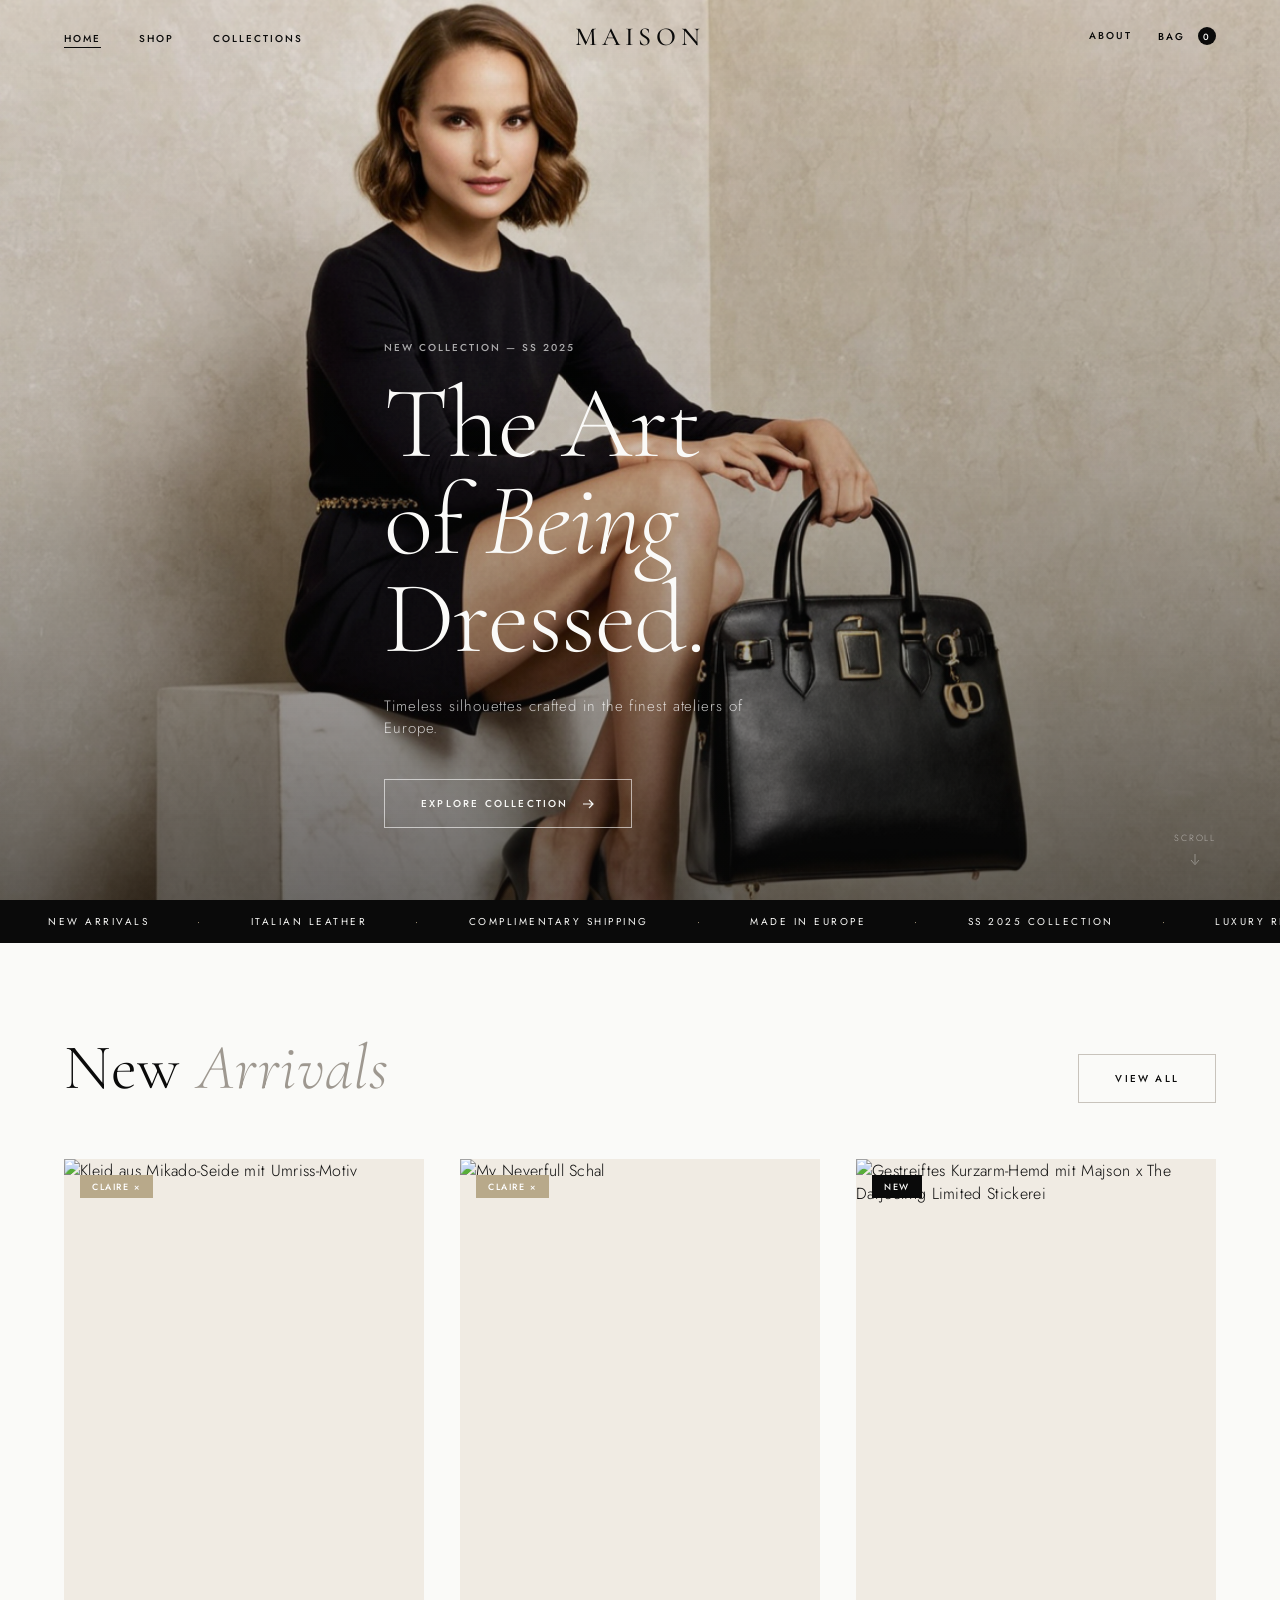
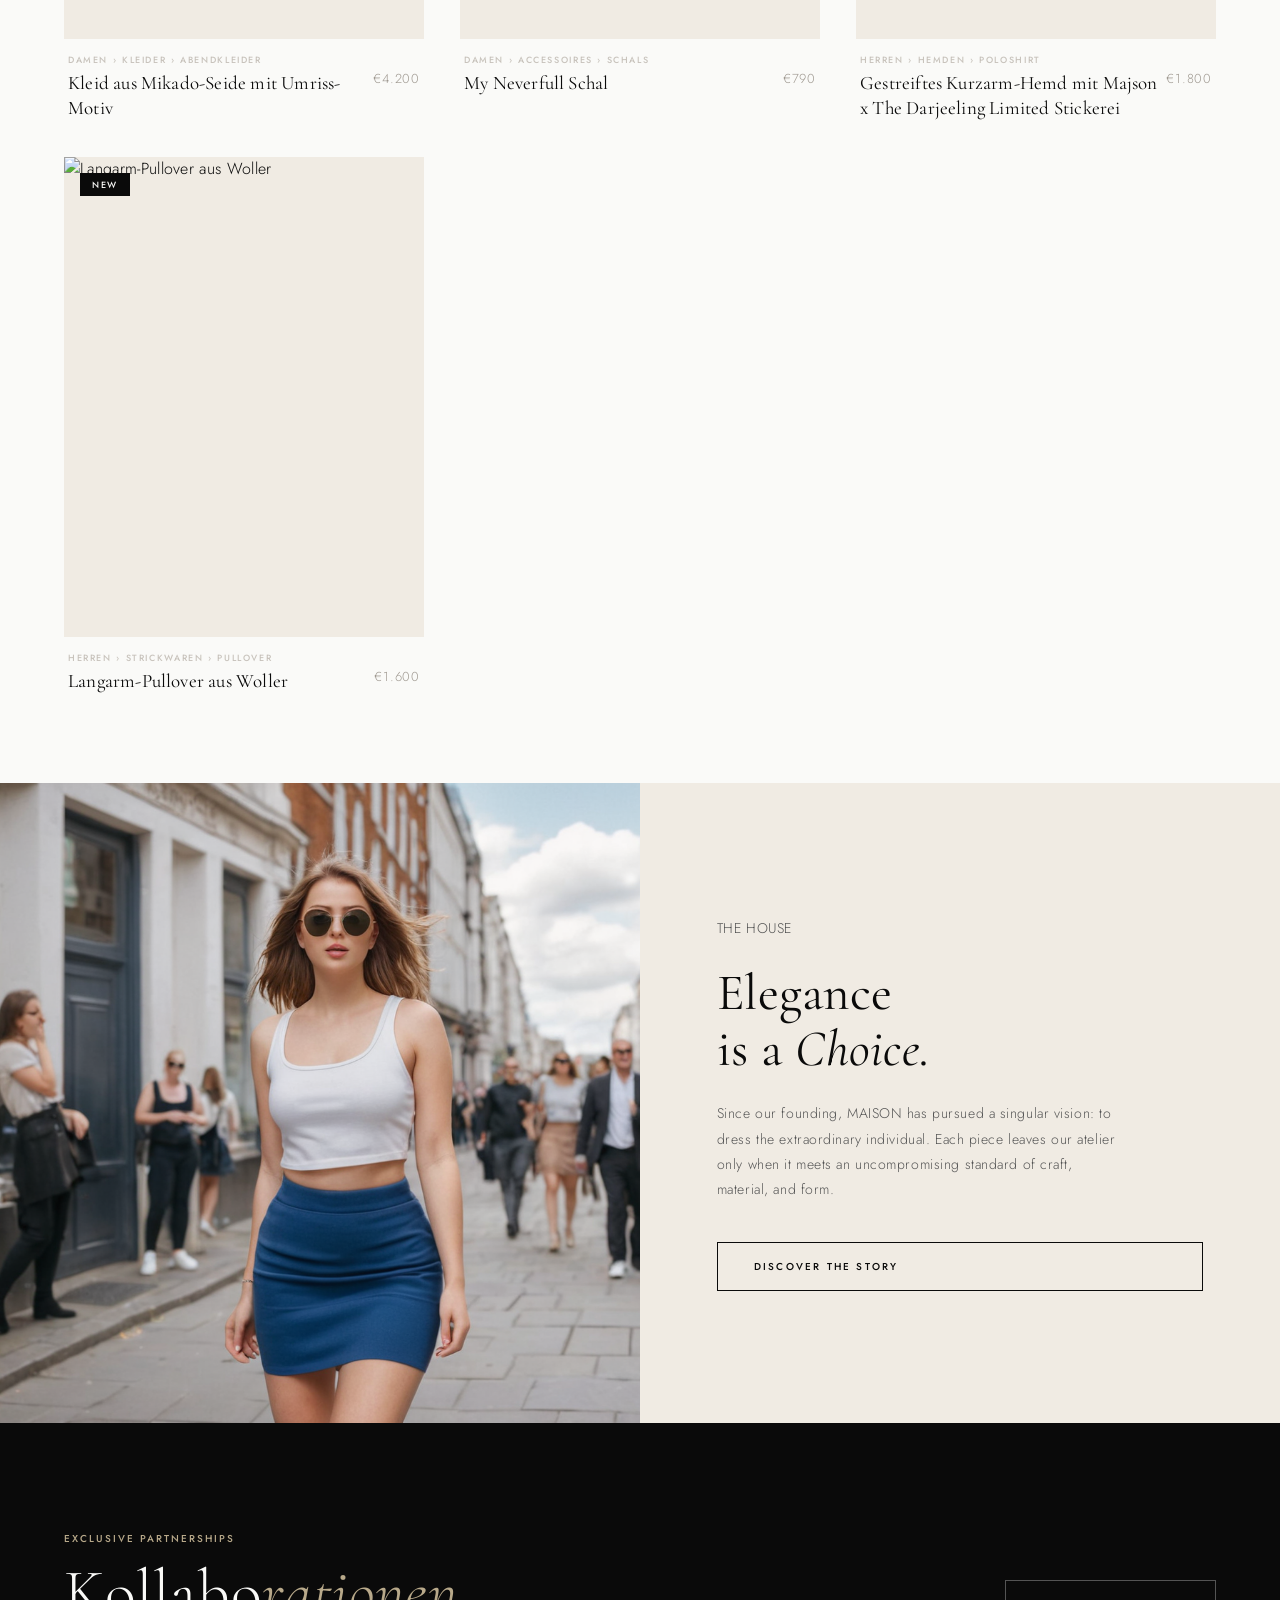
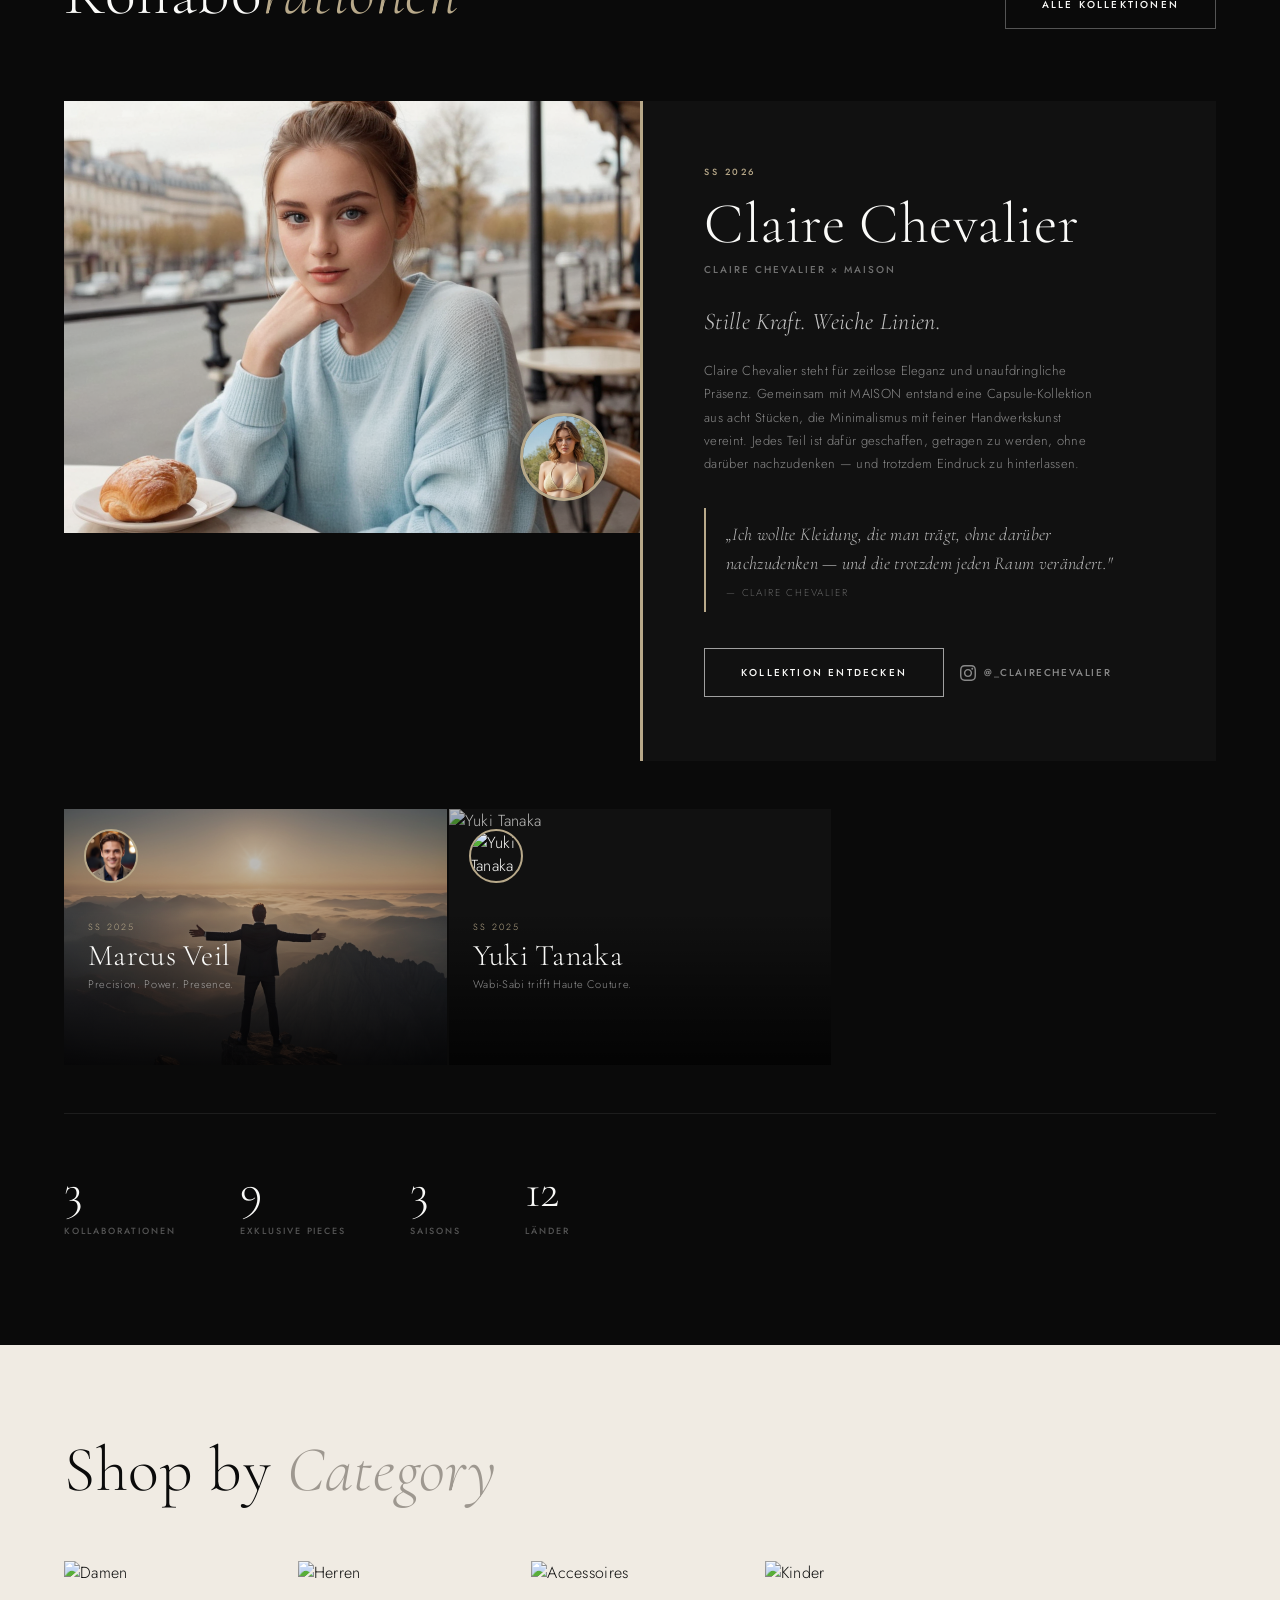
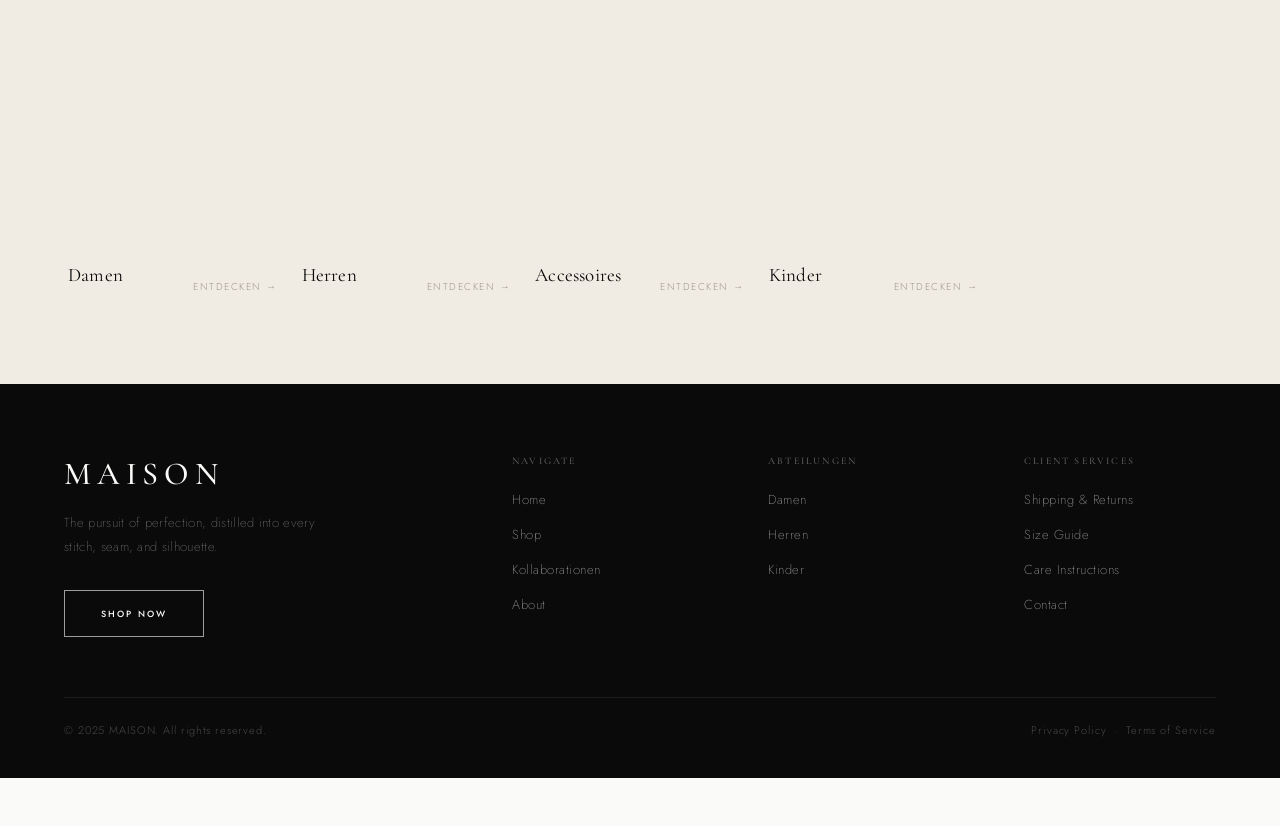
==== commit 4c7b86d1: "Add files via upload" ====
--- a/index.html
+++ b/index.html
@@ -476,7 +476,7 @@
 
         <a href="shop.html?gender=damen" class="product-card" style="text-decoration:none">
           <div class="card-image">
-            <img src="https://images.unsplash.com/photo-1515886657613-9f3515b0c78f?w=600&q=80" alt="Damen" loading="lazy">
+            <img src="images/lv-products/d-kleid-02.png" alt="Damen" loading="lazy">
           </div>
           <div class="card-info" style="padding-top:12px">
             <span class="card-name">Damen</span>
@@ -486,7 +486,7 @@
 
         <a href="shop.html?gender=herren" class="product-card" style="text-decoration:none">
           <div class="card-image">
-            <img src="https://images.unsplash.com/photo-1507679799987-c73779587ccf?w=600&q=80" alt="Herren" loading="lazy">
+            <img src="images/lv-products/h-hemd-04.png" alt="Herren" loading="lazy">
           </div>
           <div class="card-info" style="padding-top:12px">
             <span class="card-name">Herren</span>
@@ -496,7 +496,7 @@
 
         <a href="shop.html?gender=damen&category=Accessoires" class="product-card" style="text-decoration:none">
           <div class="card-image">
-            <img src="https://images.unsplash.com/photo-1548036328-c9fa89d128fa?w=600&q=80" alt="Accessoires" loading="lazy">
+            <img src="images/lv-products/d-schal-02.png" alt="Accessoires" loading="lazy">
           </div>
           <div class="card-info" style="padding-top:12px">
             <span class="card-name">Accessoires</span>
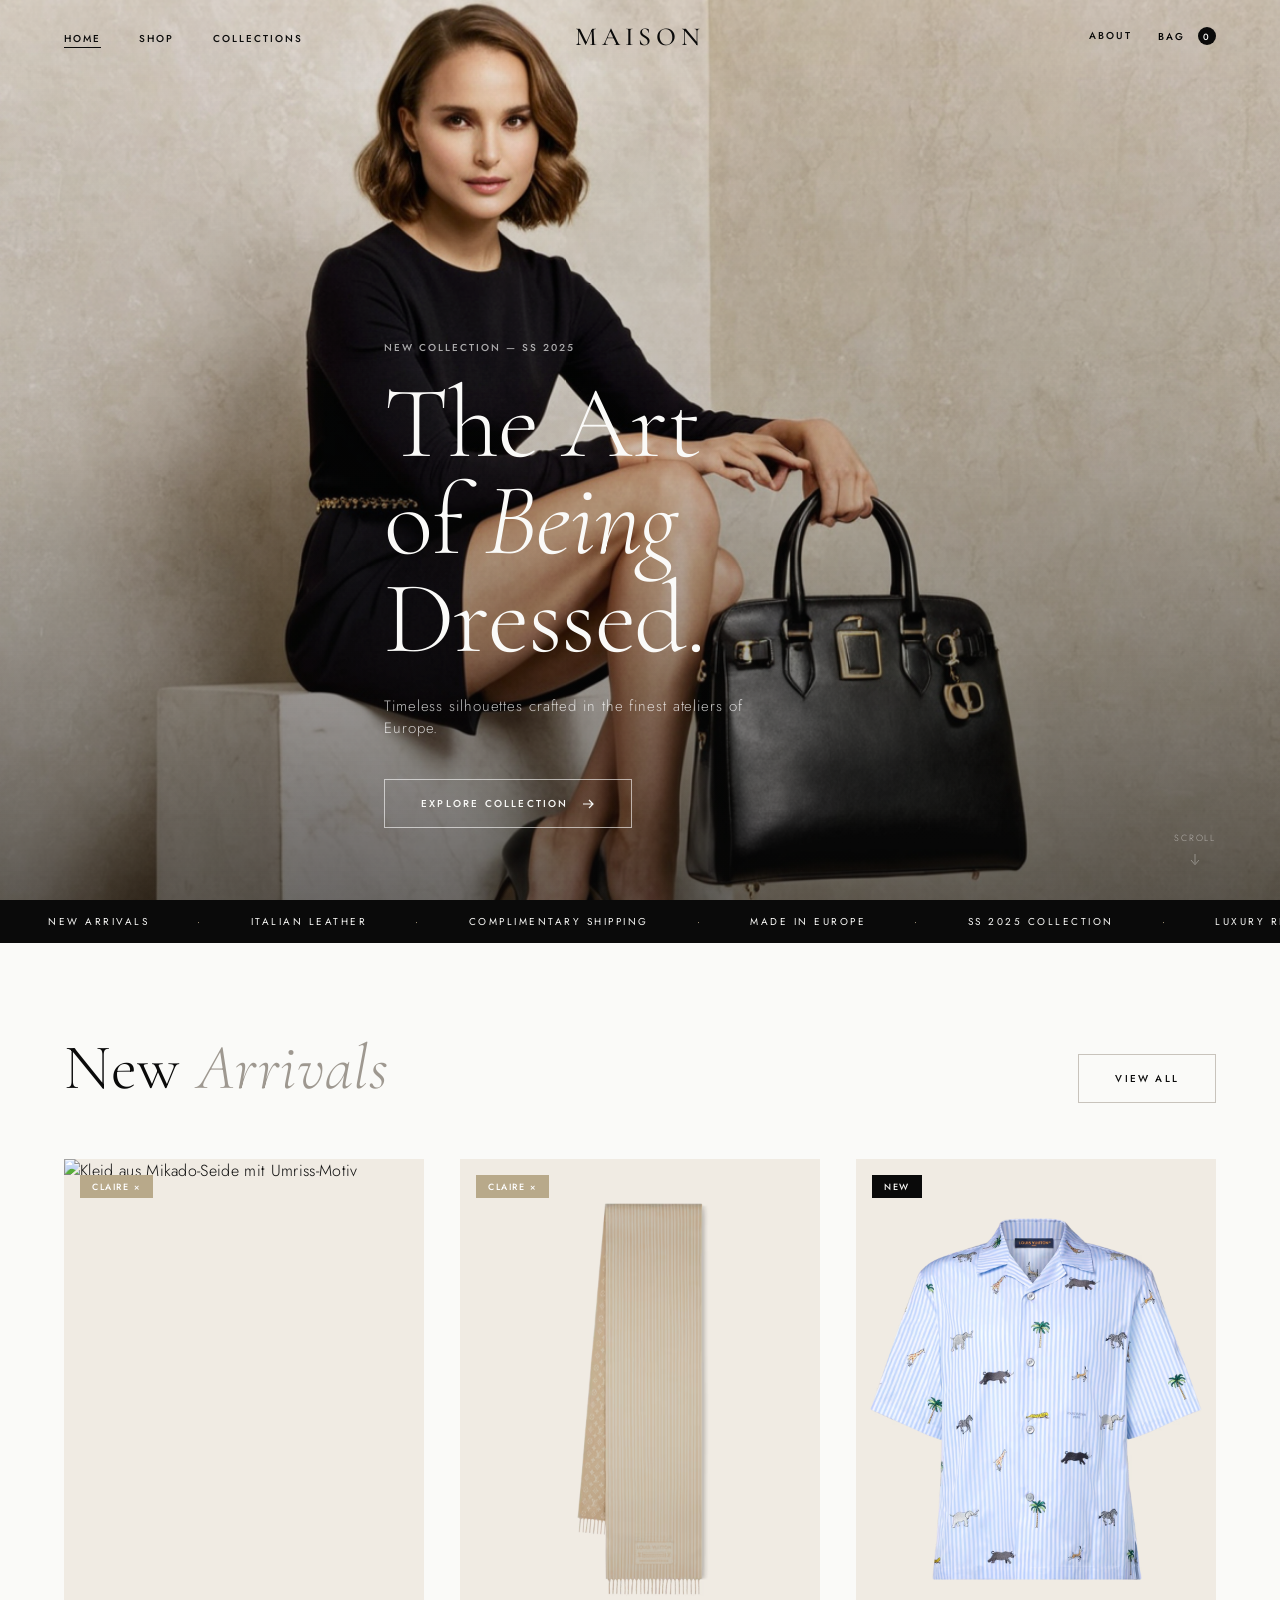
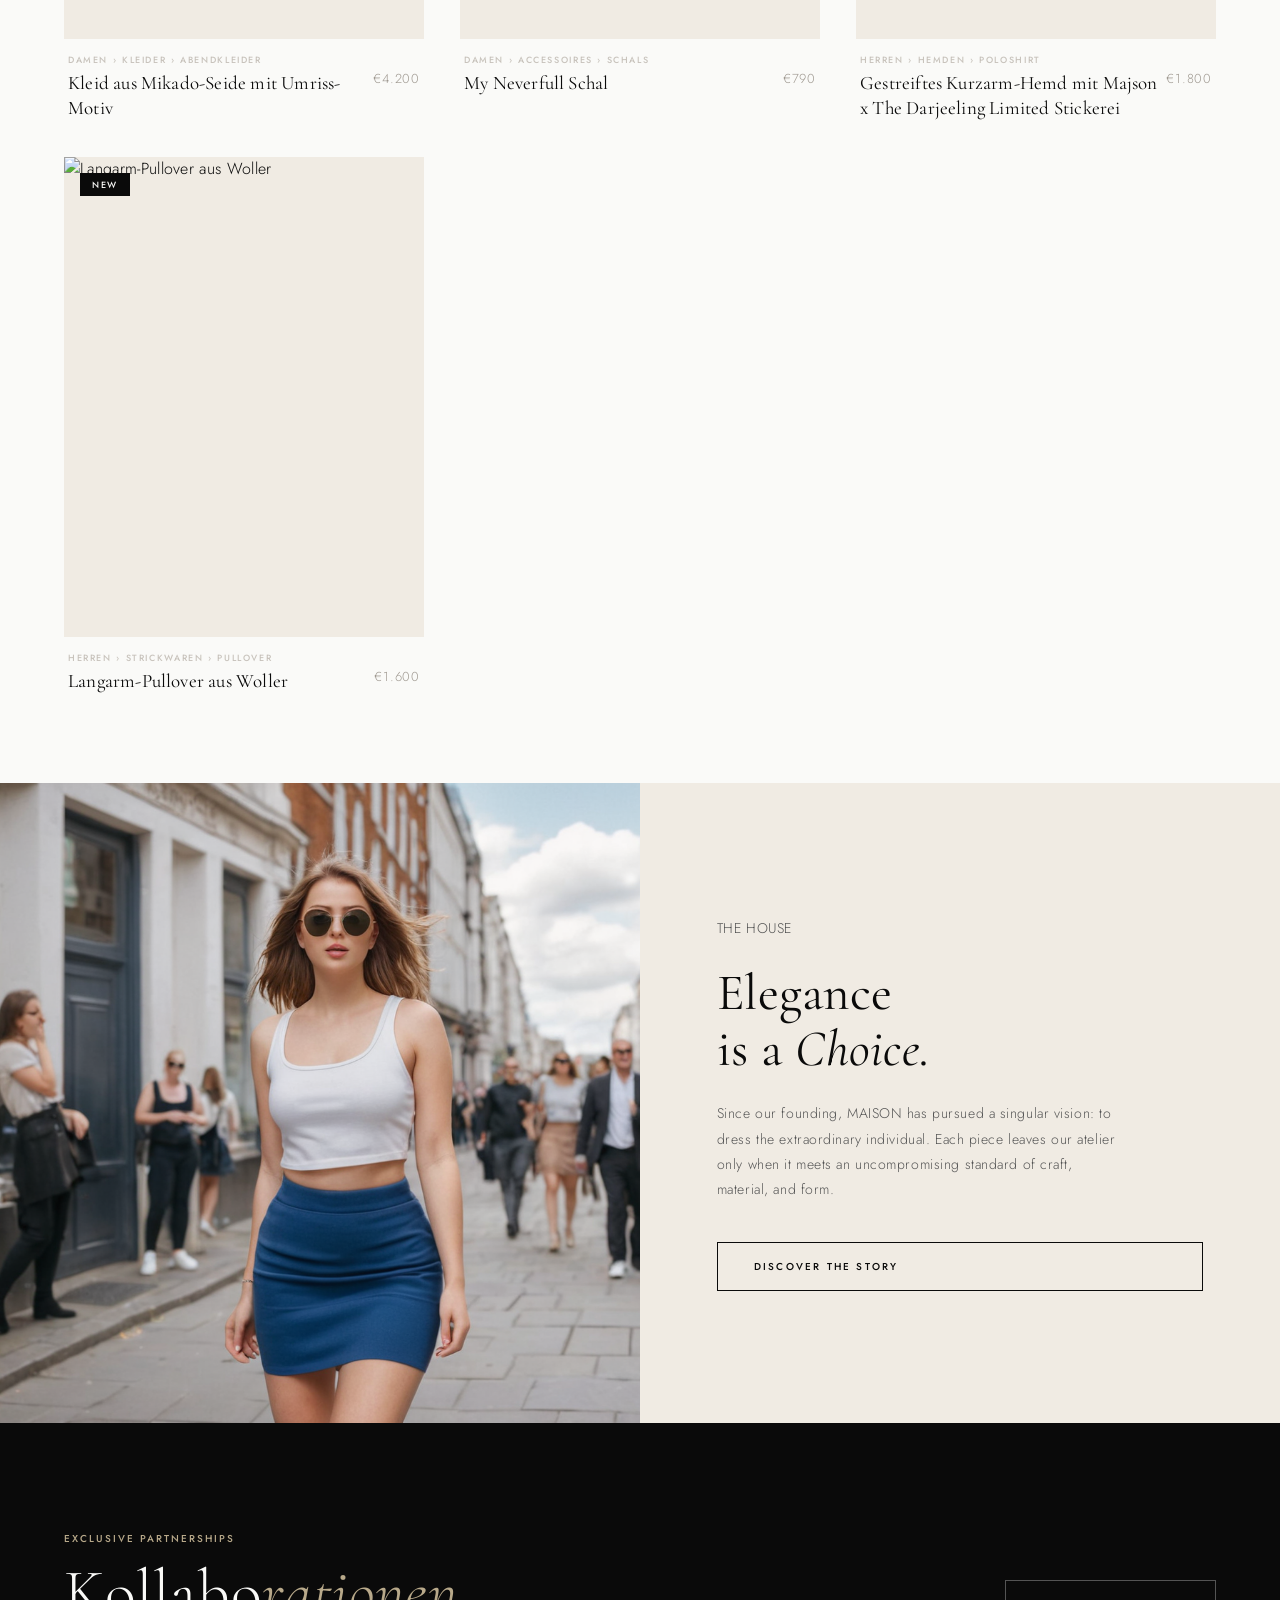
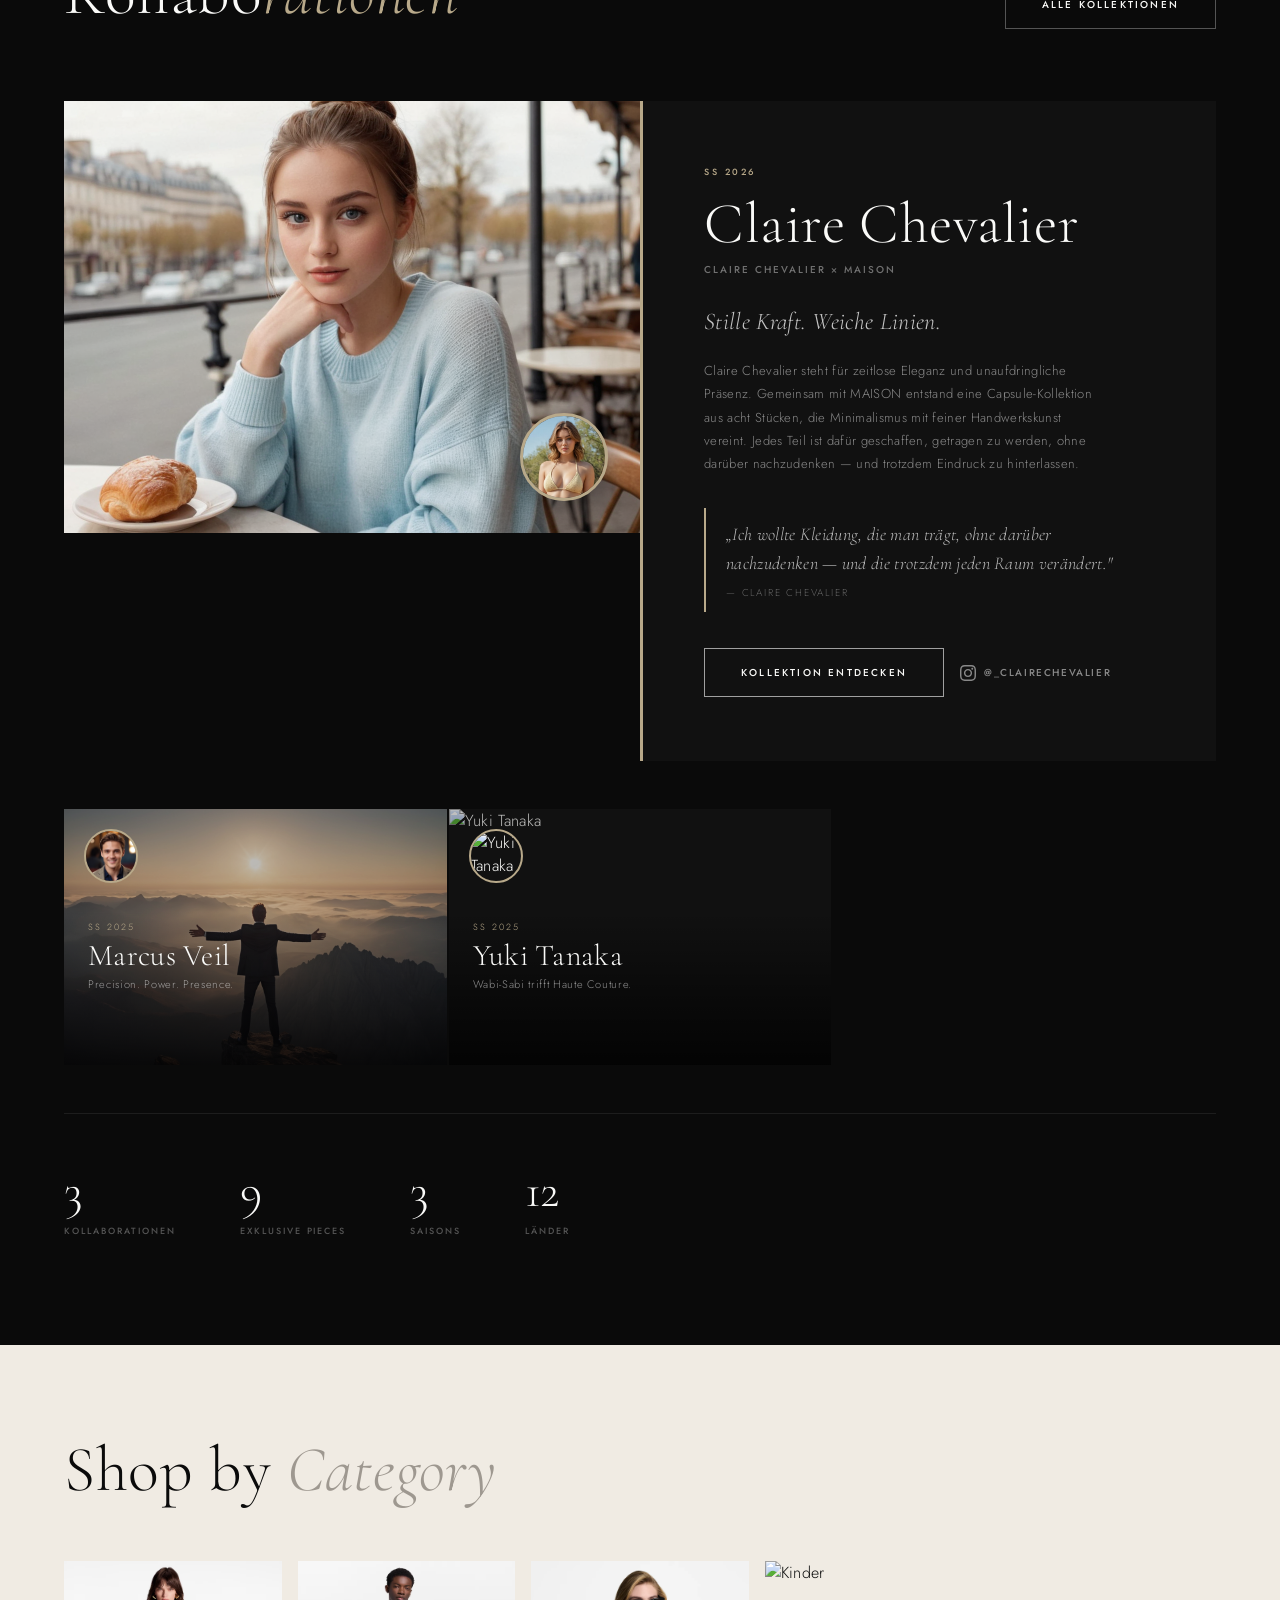
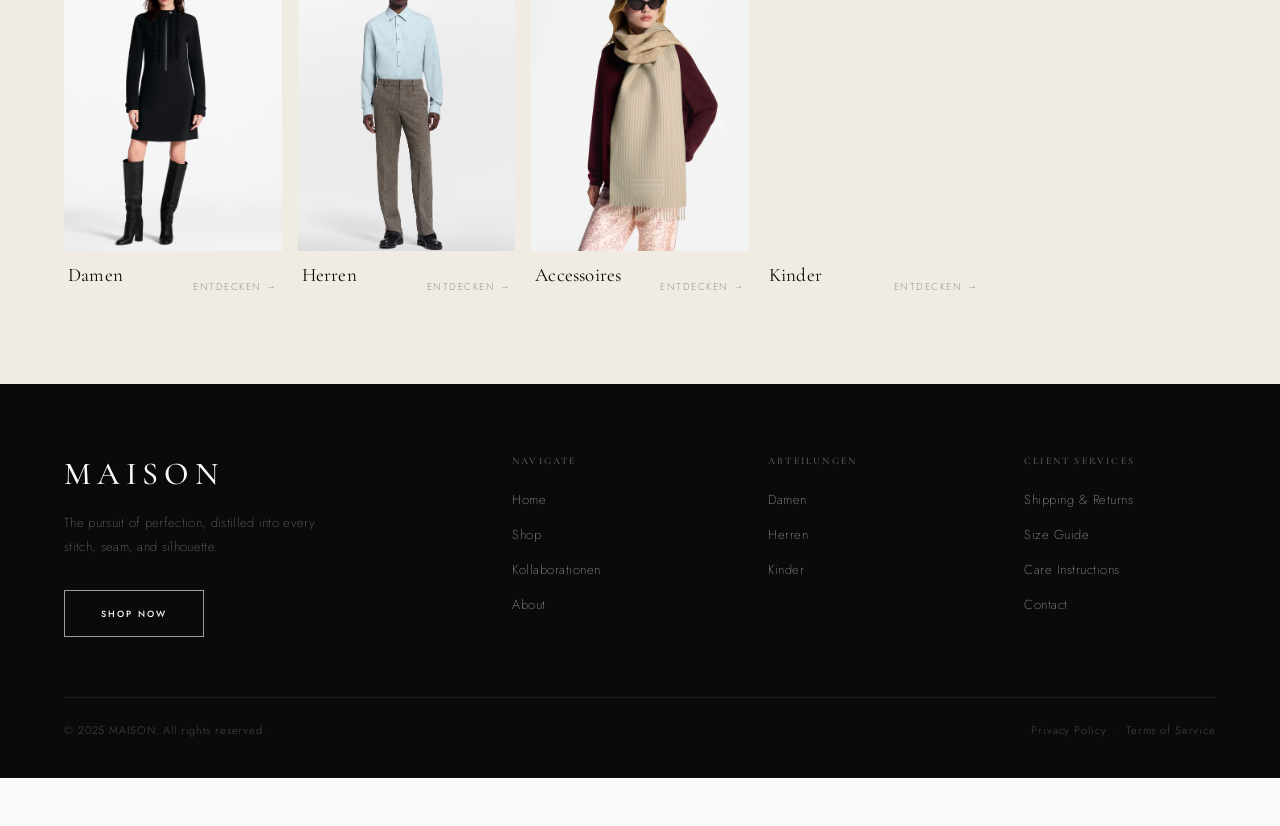
==== commit 190f6adb: "Add files via upload" ====
--- a/index.html
+++ b/index.html
@@ -506,7 +506,7 @@
 
         <a href="shop.html?gender=kinder" class="product-card" style="text-decoration:none">
           <div class="card-image">
-            <img src="https://images.unsplash.com/photo-1503944583220-79d8926ad5e2?w=600&q=80" alt="Kinder" loading="lazy">
+            <img src="images/lv-products/k-kleid-01-04.png" alt="Kinder" loading="lazy">
           </div>
           <div class="card-info" style="padding-top:12px">
             <span class="card-name">Kinder</span>
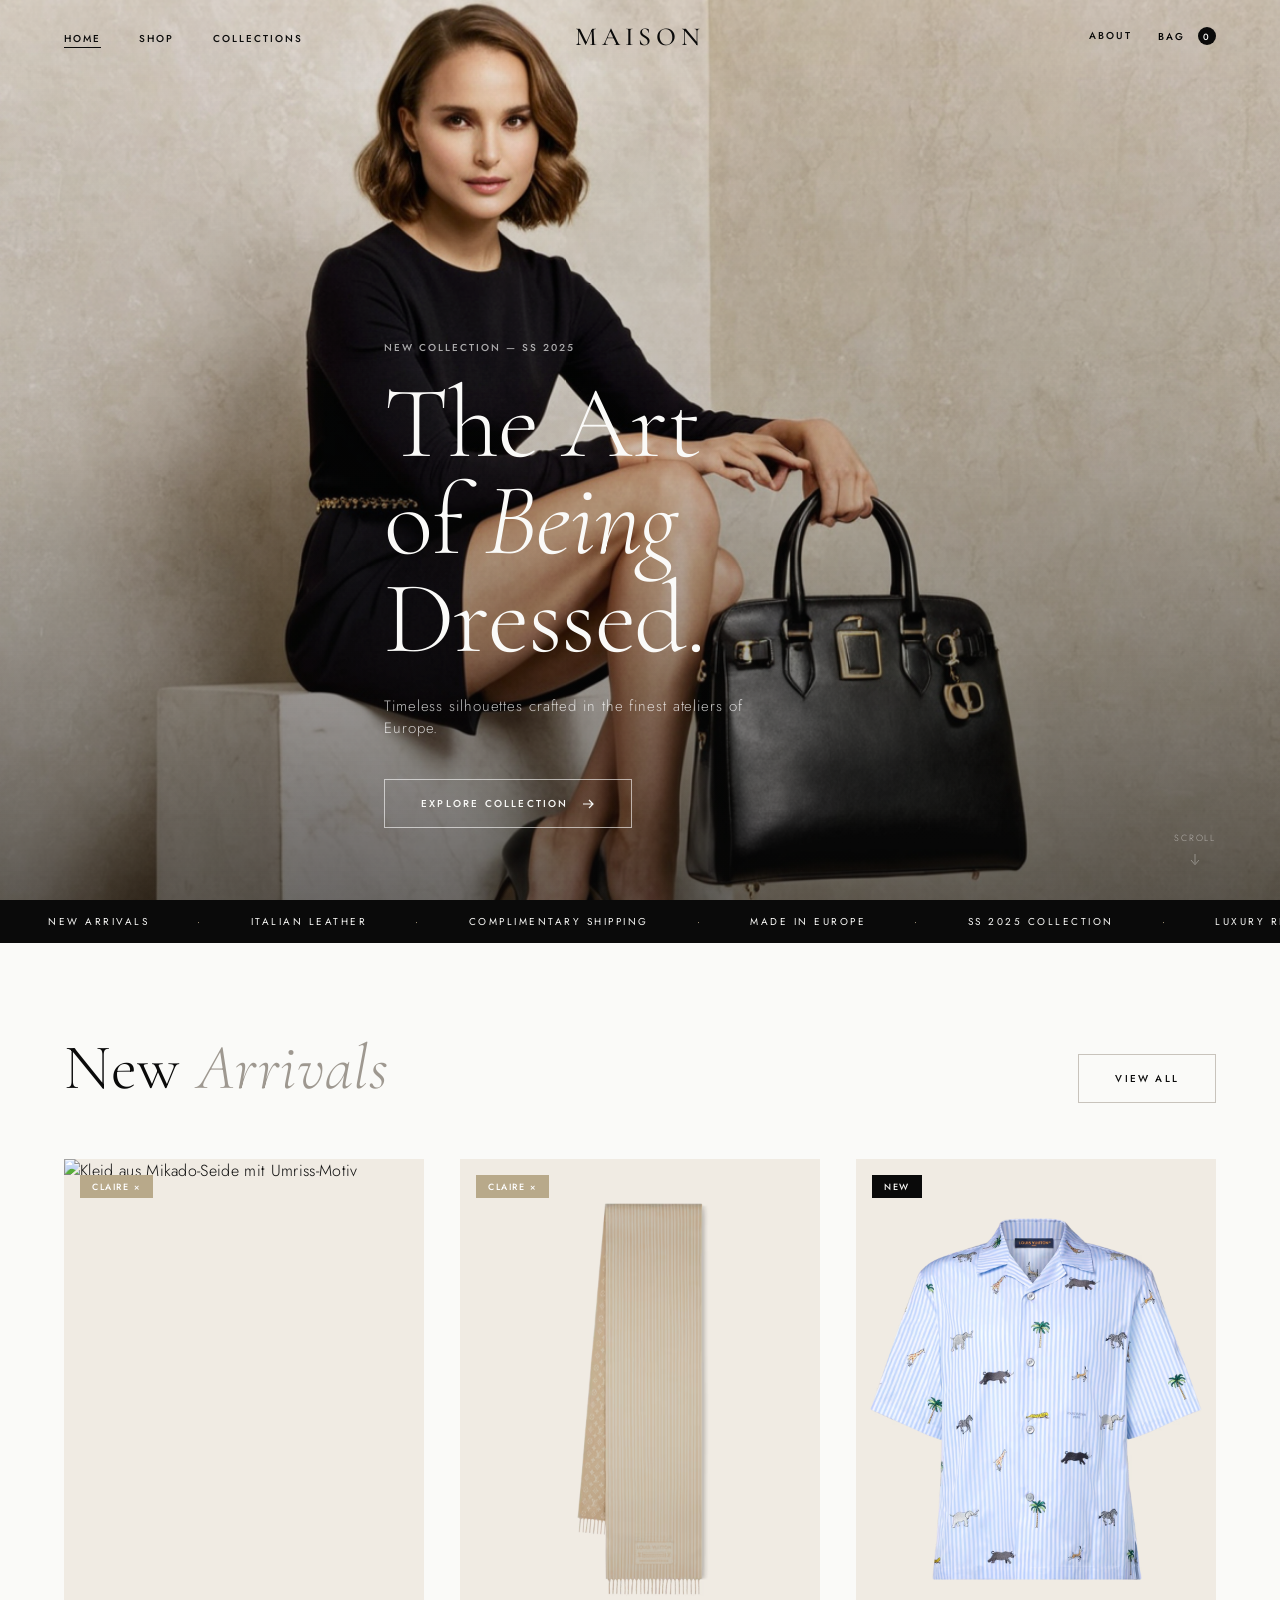
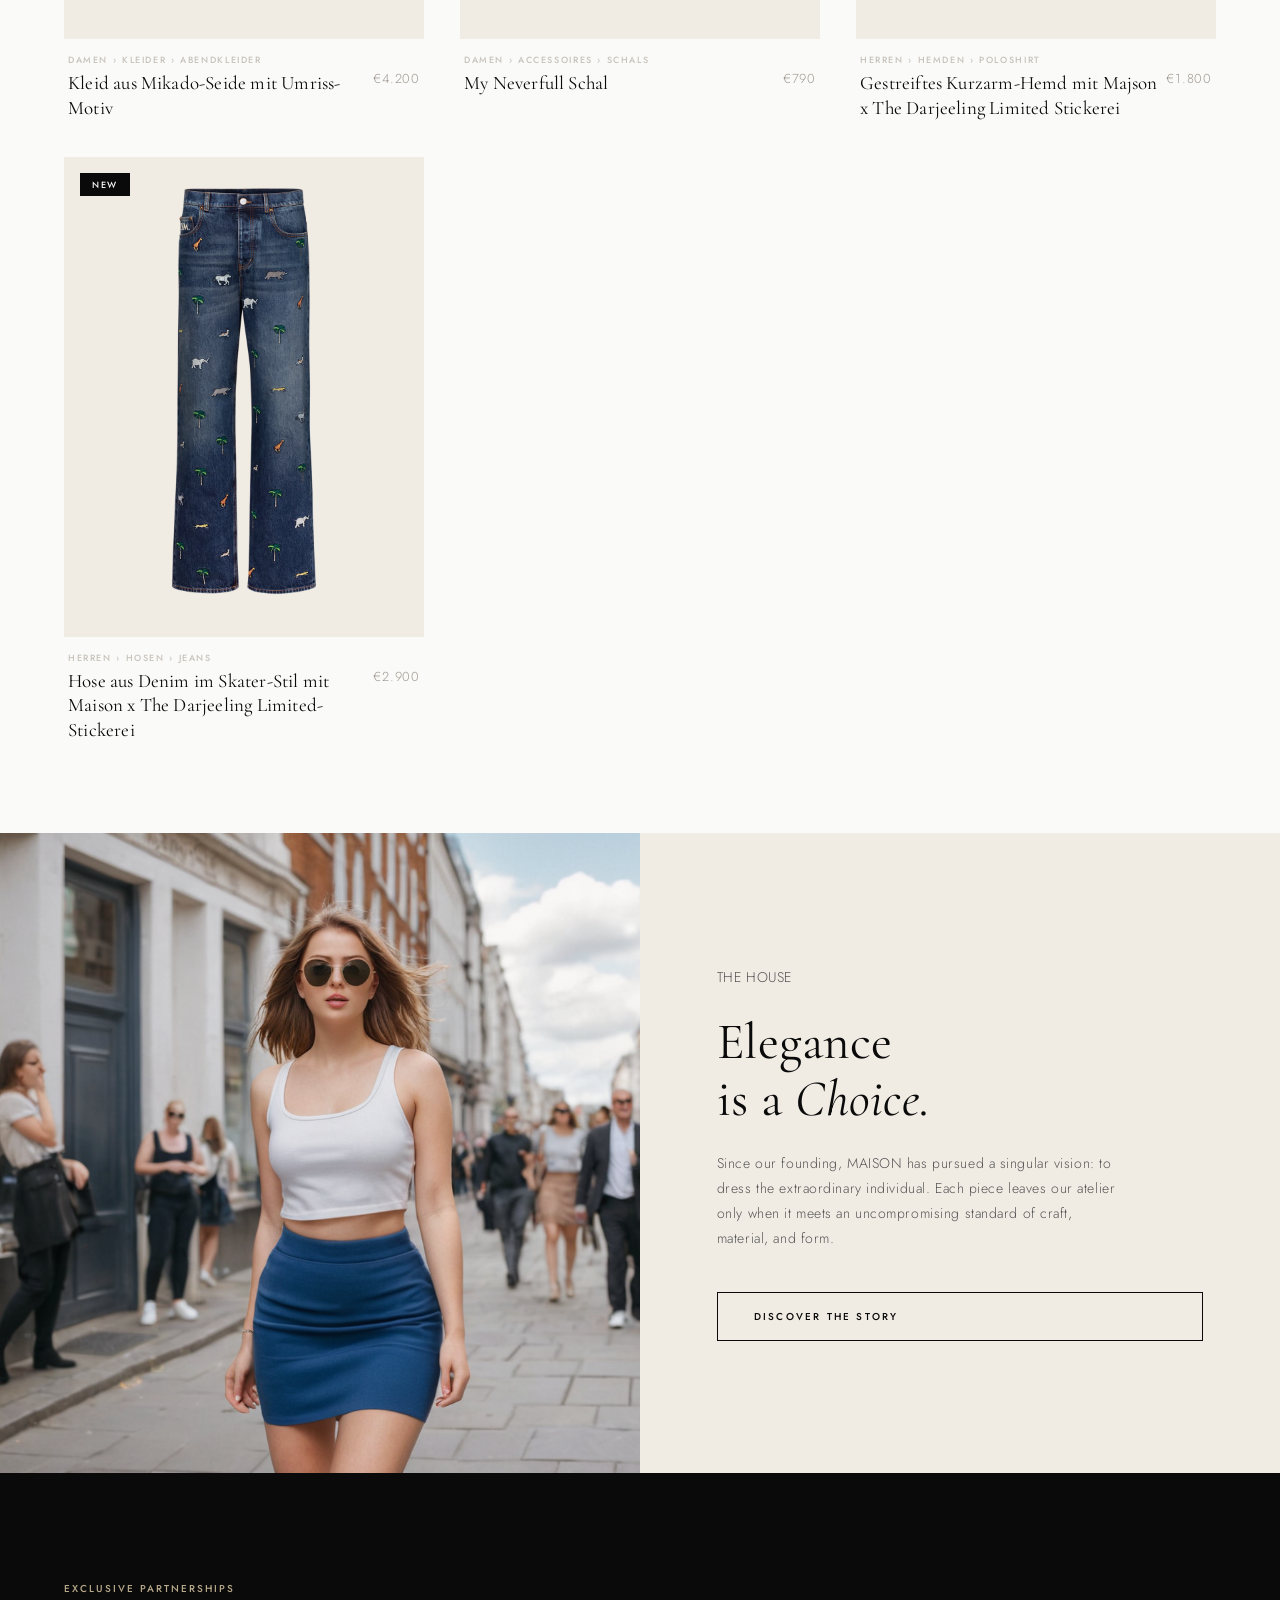
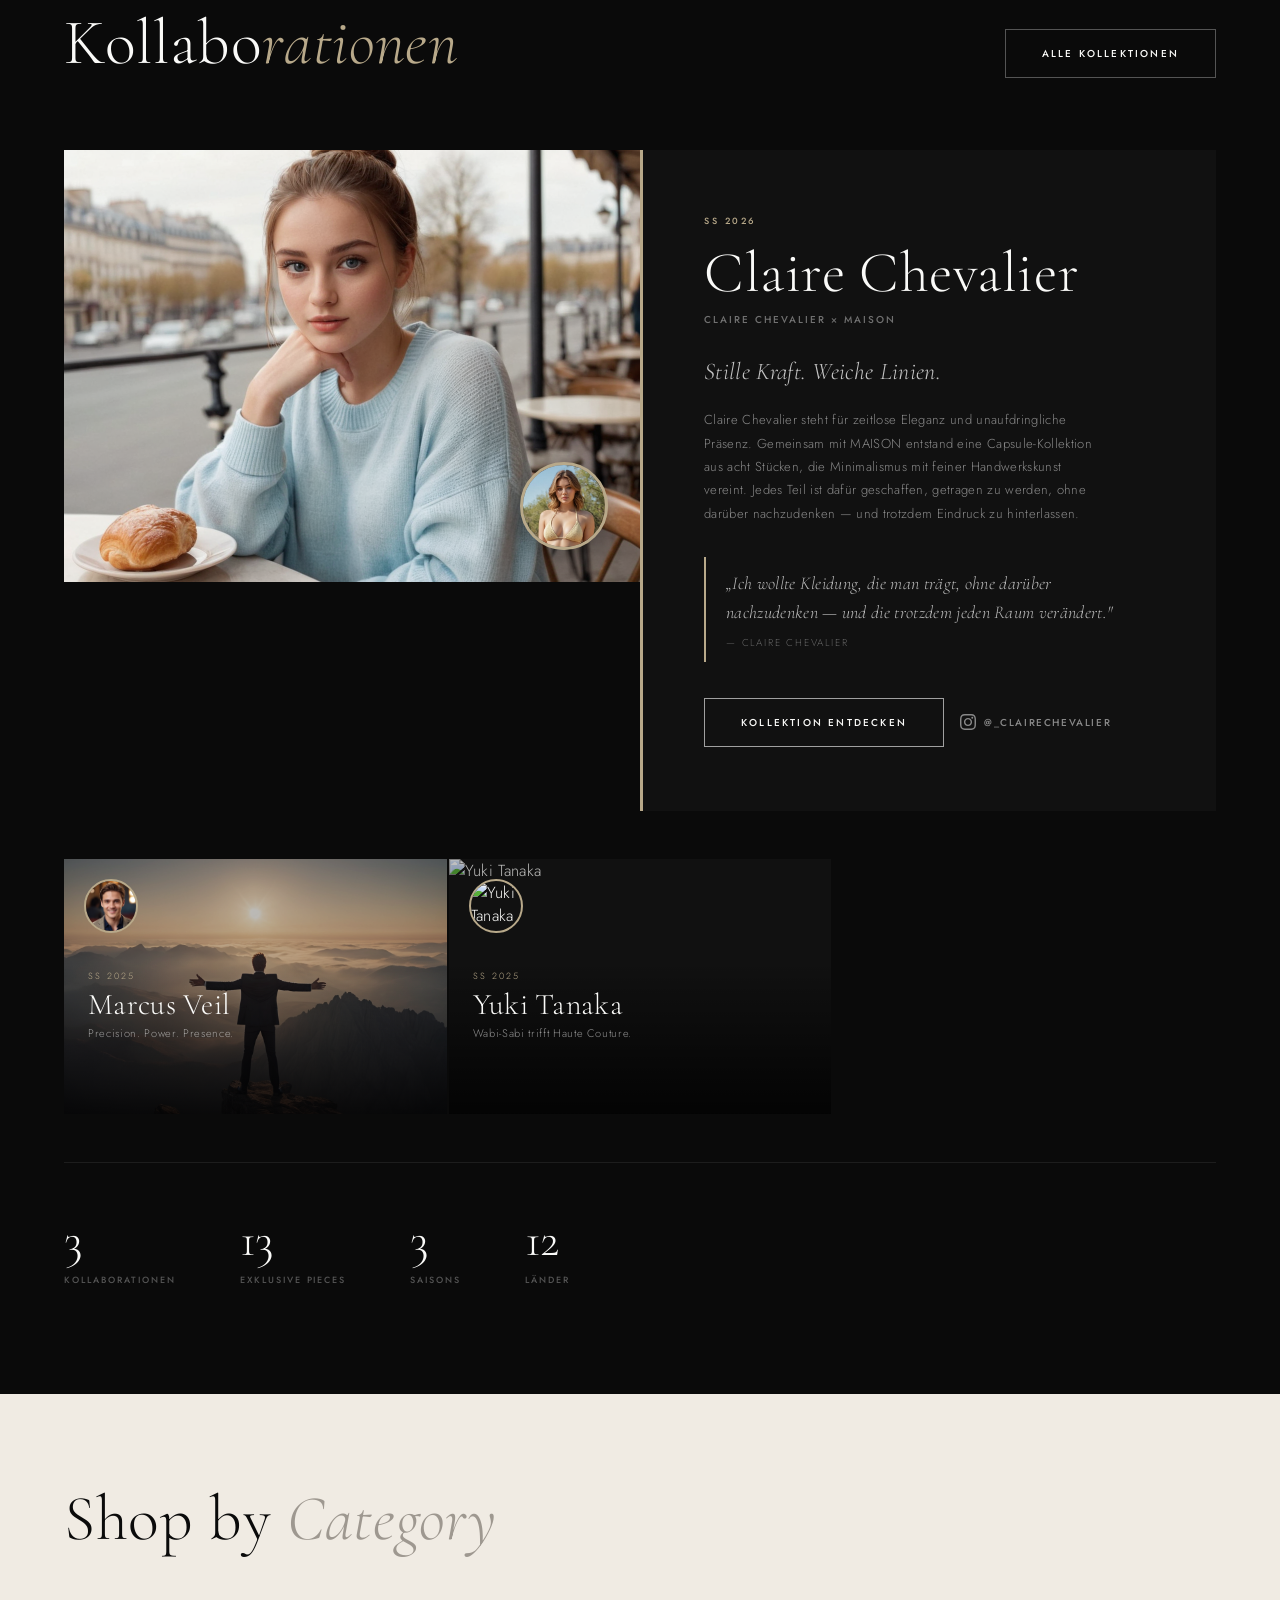
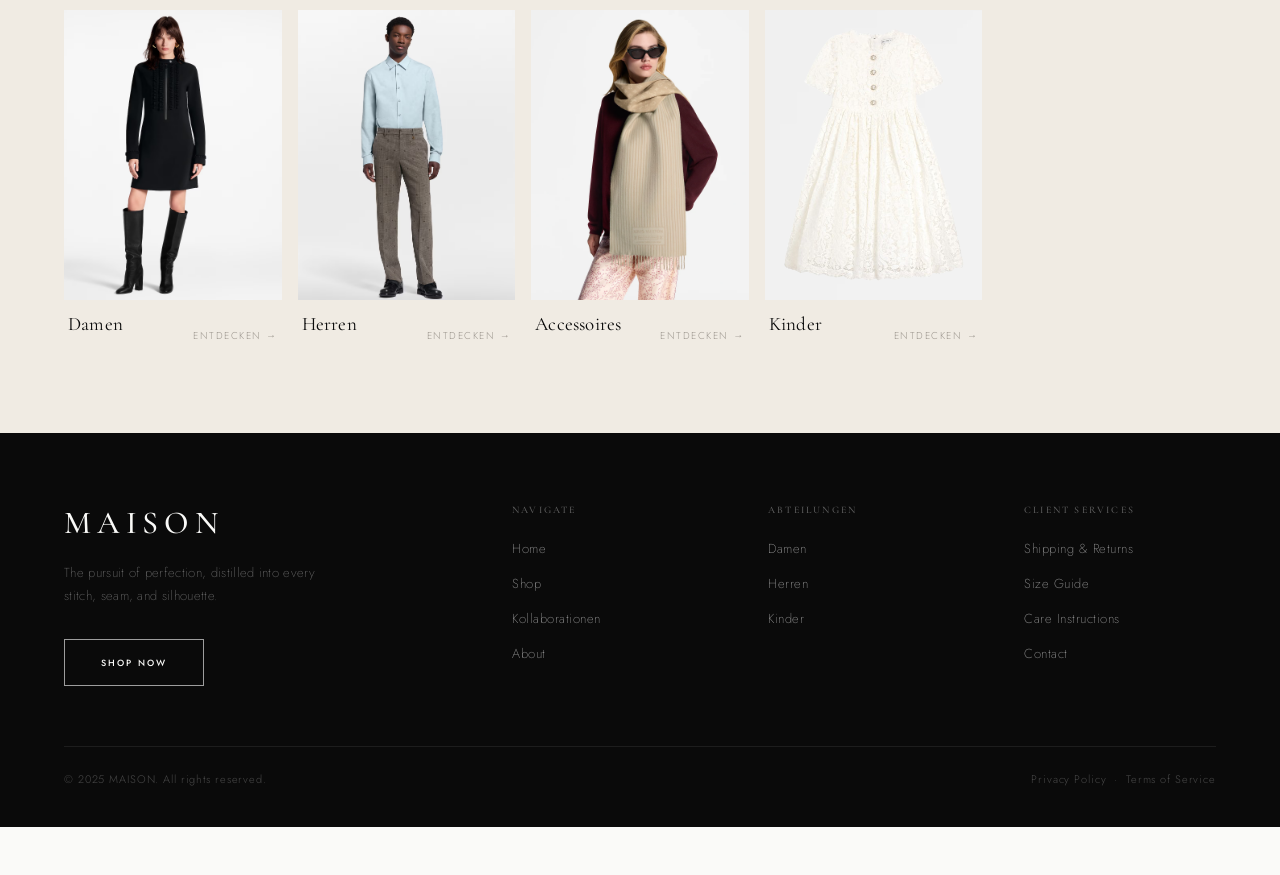
==== commit 2614514e: "Add files via upload" ====
--- a/index.html
+++ b/index.html
@@ -584,6 +584,8 @@
 
   <script src="products.js"></script>
   <script src="script.js"></script>
+
+
 
   <!-- ============================================================
        COLLABORATION RENDERER
@@ -678,6 +680,33 @@
       `).join('');
     }
   });
+
   </script>
+
+<script src="https://cdn.botpress.cloud/webchat/v3.6/inject.js"></script>
+<script src="https://files.bpcontent.cloud/2026/04/11/08/20260411081248-1VGMLJEO.js" defer></script>
+<script>
+function moveBotpress() {
+  const el = document.querySelector('#bp-web-widget-container');
+  if (!el) return false;
+
+  el.style.position = "fixed";
+  el.style.left = "32px";
+  el.style.right = "auto";
+  el.style.bottom = "32px";
+  el.style.top = "auto";
+  el.style.zIndex = "2147483647";
+
+  return true;
+}
+
+// Botpress lädt verzögert → wir warten
+const interval = setInterval(() => {
+  if (moveBotpress()) {
+    clearInterval(interval);
+  }
+}, 300);
+</script>
+
 </body>
 </html>
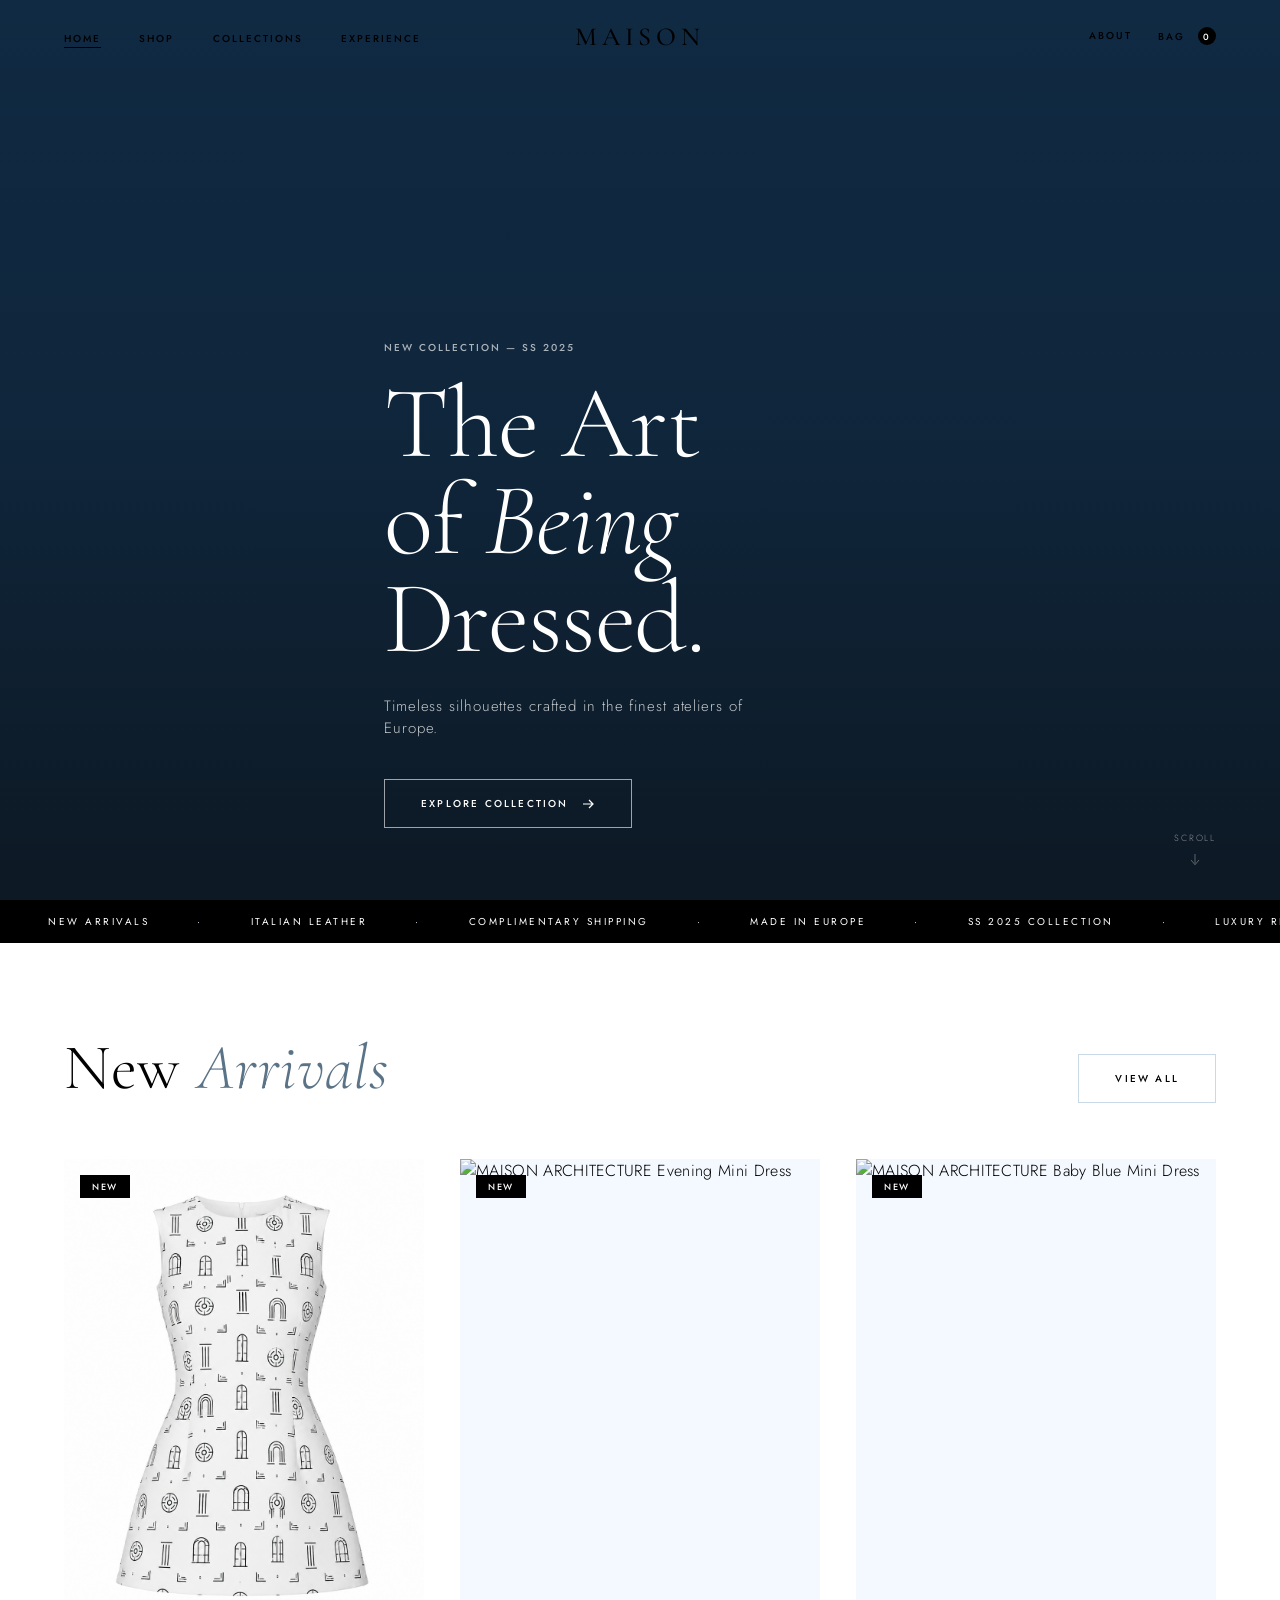
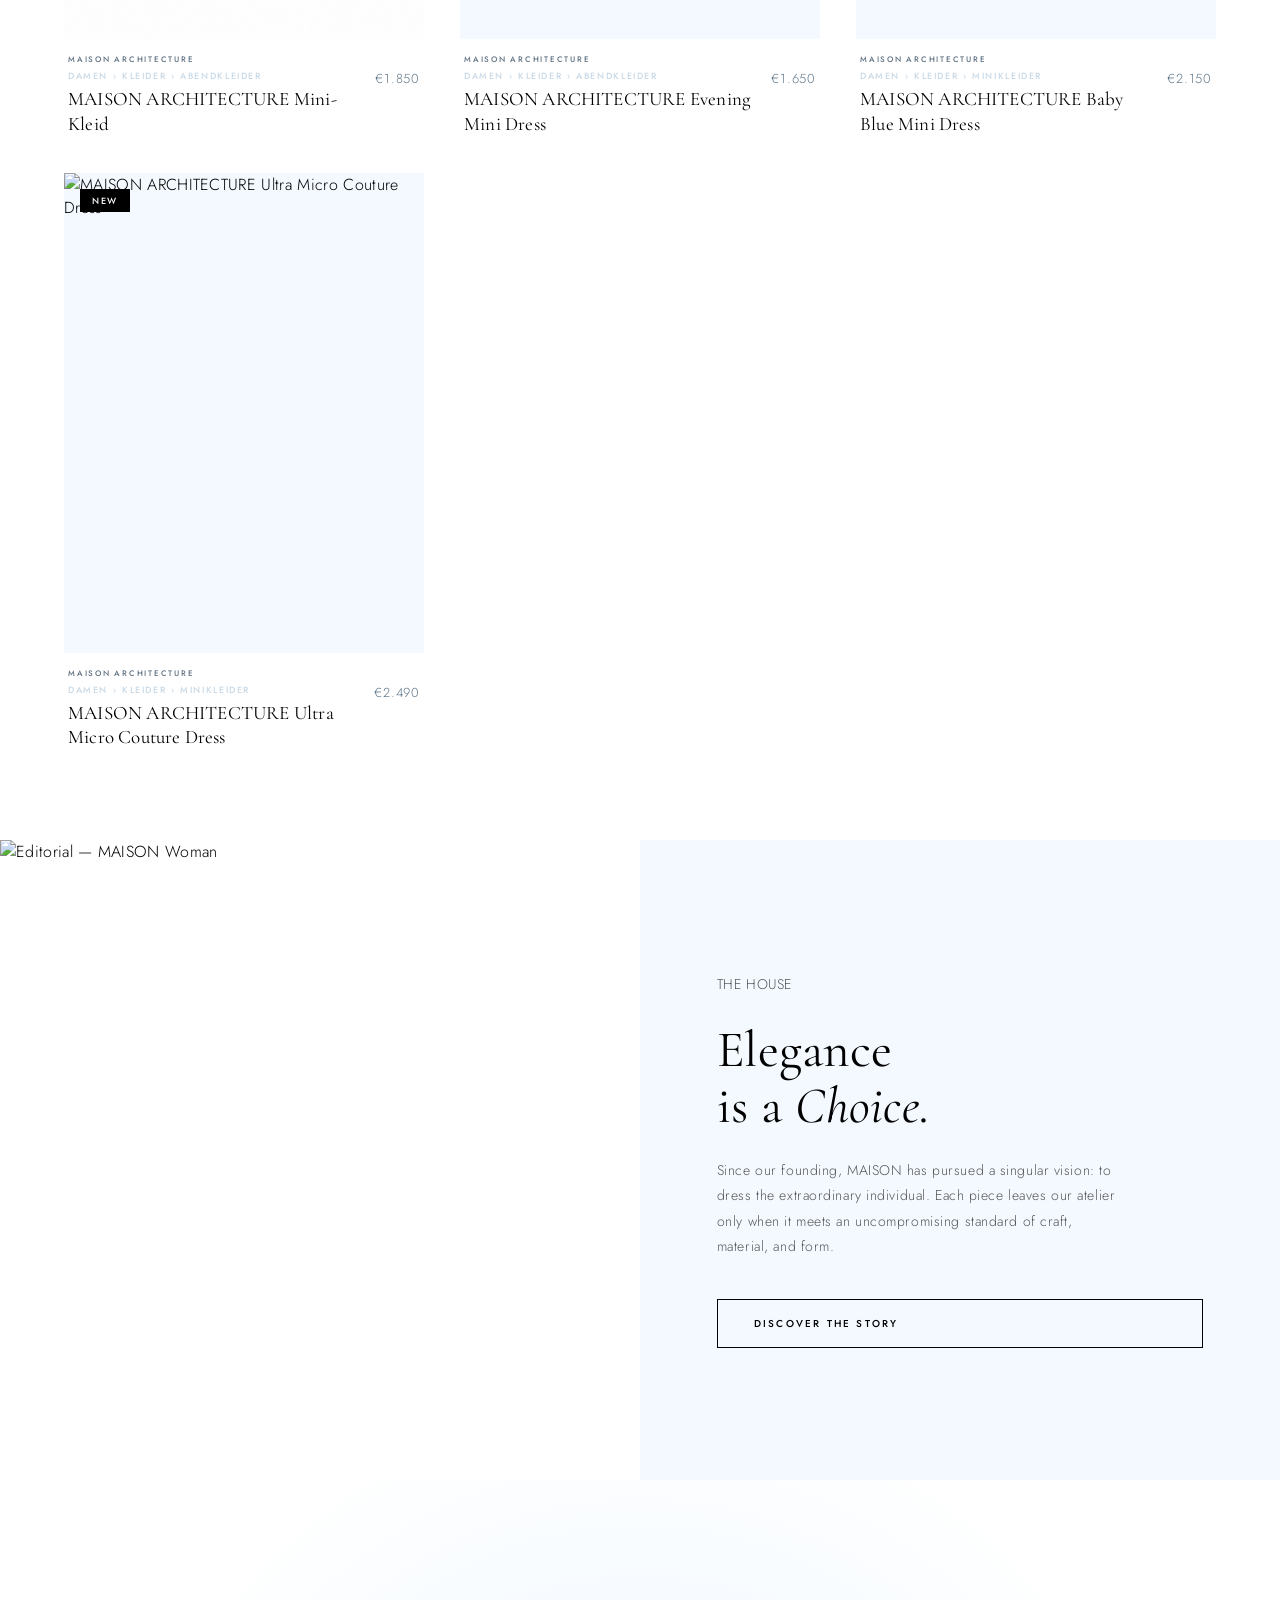
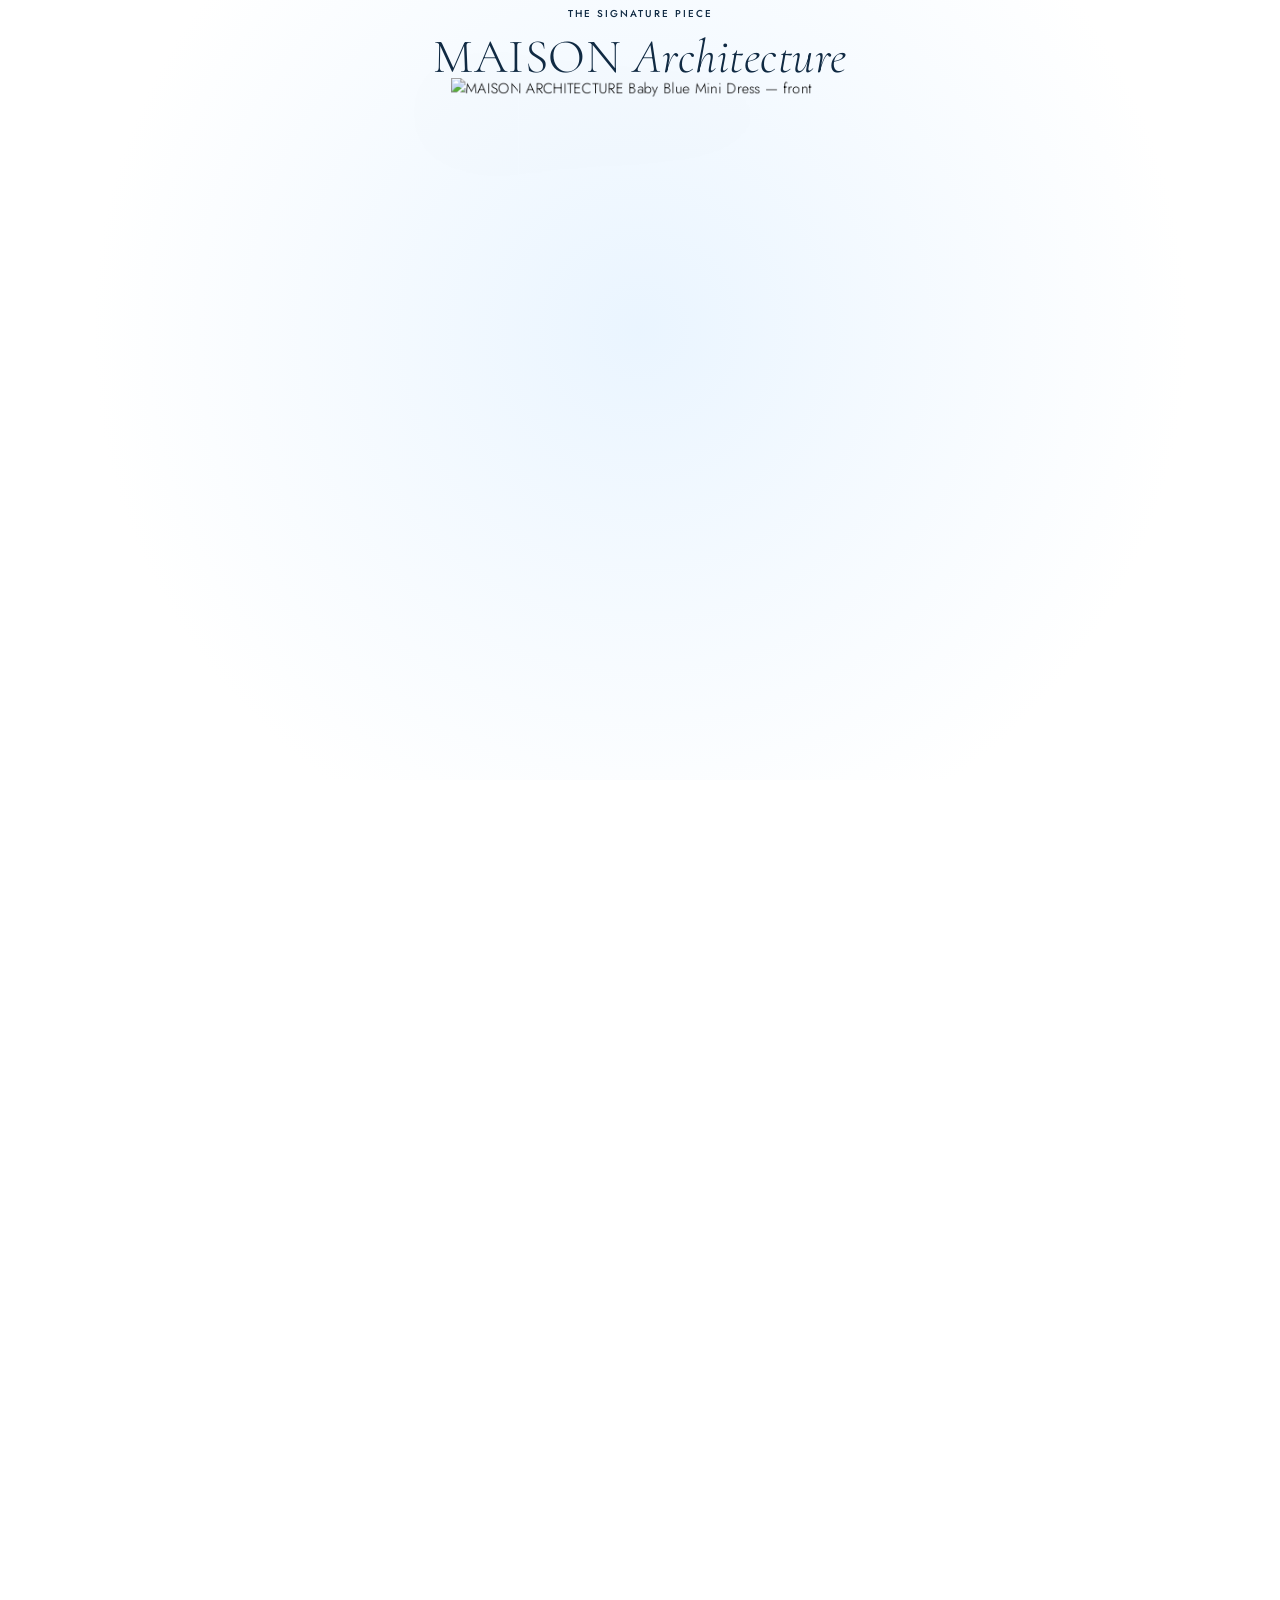
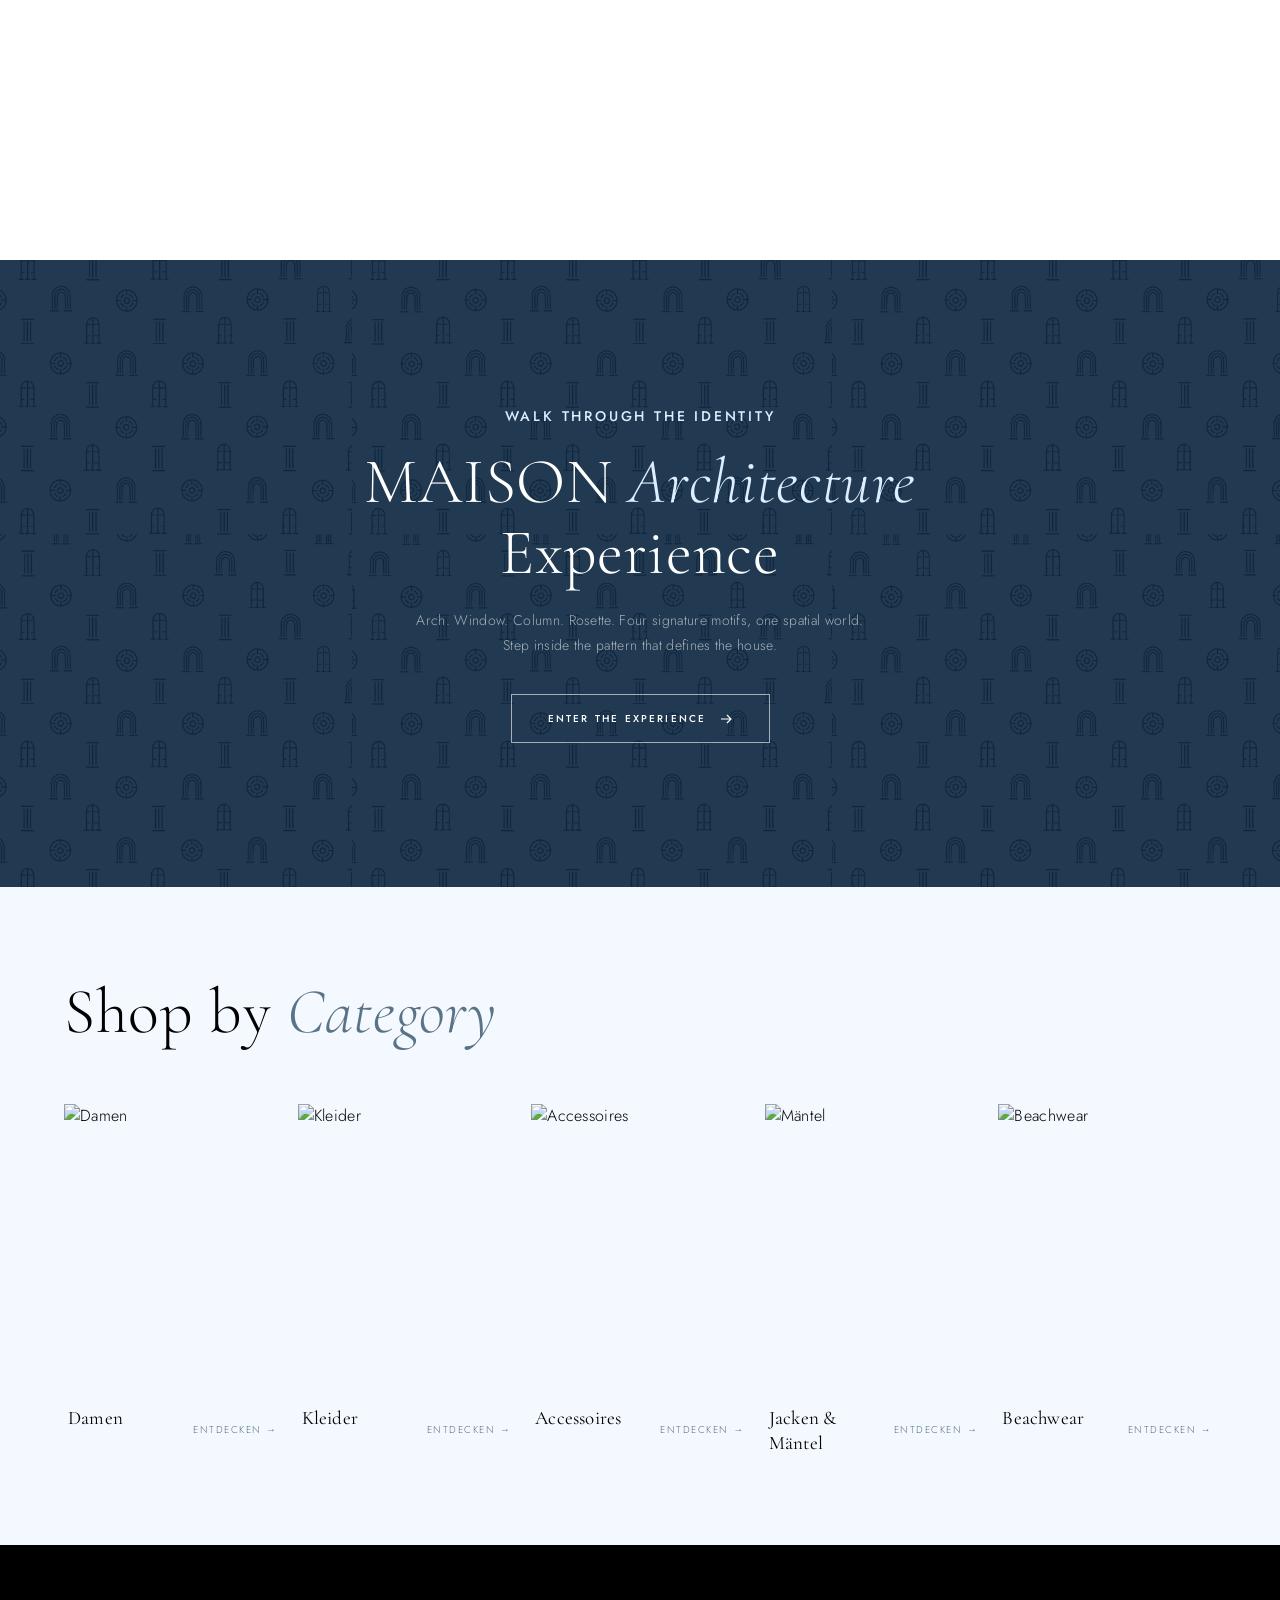
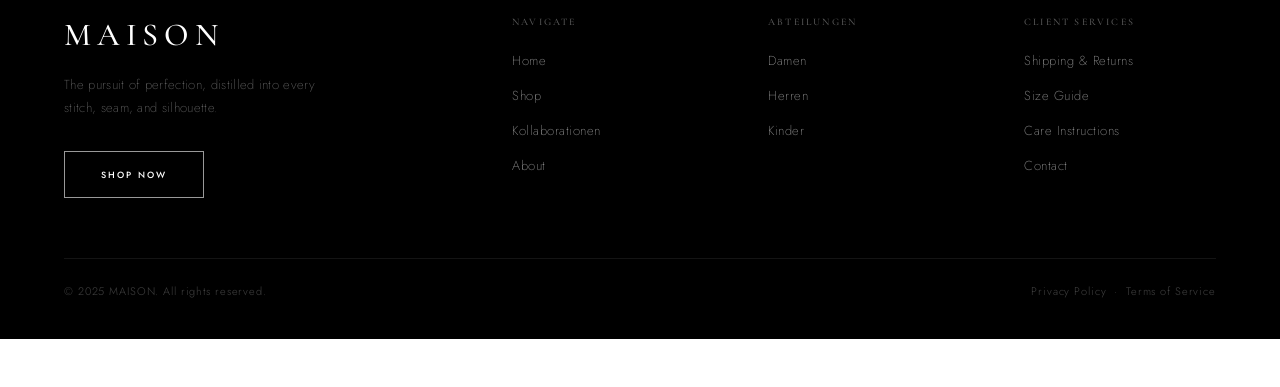
==== commit 79d3614f: "Erster Upload aus neuem Ordner" ====
--- a/index.html
+++ b/index.html
@@ -25,7 +25,7 @@
       color: var(--white);
     }
     .collab-section .section-title em {
-      color: var(--accent-gold);
+      color: var(--baby-blue);
     }
     .collab-section .btn-ghost {
       color: var(--white);
@@ -62,7 +62,7 @@
       width: 88px; height: 88px;
       border-radius: 50%;
       overflow: hidden;
-      border: 3px solid var(--accent-gold);
+      border: 3px solid var(--baby-blue);
       box-shadow: 0 8px 24px rgba(0,0,0,0.4);
       transition: transform 0.4s var(--ease-luxury);
     }
@@ -82,7 +82,7 @@
       position: absolute;
       top: 0; left: 0; bottom: 0;
       width: 3px;
-      background: var(--accent-gold);
+      background: var(--baby-blue);
     }
 
     .collab-season {
@@ -90,7 +90,7 @@
       font-weight: 500;
       letter-spacing: 0.28em;
       text-transform: uppercase;
-      color: var(--accent-gold);
+      color: var(--baby-blue);
       margin-bottom: 16px;
     }
     .collab-hero-name {
@@ -127,7 +127,7 @@
 
     /* Quote block */
     .collab-quote {
-      border-left: 2px solid var(--accent-gold);
+      border-left: 2px solid var(--baby-blue);
       padding: 12px 20px;
       margin-bottom: 36px;
     }
@@ -212,7 +212,7 @@
       width: 54px; height: 54px;
       border-radius: 50%;
       overflow: hidden;
-      border: 2px solid var(--accent-gold);
+      border: 2px solid var(--baby-blue);
     }
     .collab-card-portrait img { width: 100%; height: 100%; object-fit: cover; }
 
@@ -225,7 +225,7 @@
       font-size: 9px;
       letter-spacing: 0.22em;
       text-transform: uppercase;
-      color: var(--accent-gold);
+      color: var(--baby-blue);
       margin-bottom: 6px;
     }
     .collab-card-name {
@@ -324,7 +324,8 @@
       <ul class="nav-links">
         <li><a href="index.html"  class="nav-link">Home</a></li>
         <li><a href="shop.html"   class="nav-link">Shop</a></li>
-        <li><a href="shop.html"   class="nav-link">Collections</a></li>
+        <li><a href="collections.html"   class="nav-link">Collections</a></li>
+        <li><a href="experience.html" class="nav-link">Experience</a></li>
       </ul>
       <a href="index.html" class="nav-logo">Maison</a>
       <div class="nav-actions">
@@ -343,7 +344,8 @@
     <button class="mobile-close" id="mobile-close" aria-label="Close menu">✕</button>
     <a href="index.html"  class="nav-link">Home</a>
     <a href="shop.html"   class="nav-link">Shop</a>
-    <a href="shop.html"   class="nav-link">Collections</a>
+    <a href="collections.html"   class="nav-link">Collections</a>
+    <a href="experience.html" class="nav-link">Experience</a>
     <a href="shop.html"   class="nav-link">About</a>
     <button class="nav-link" data-open-cart>Bag (<span class="cart-count">0</span>)</button>
   </div>
@@ -353,8 +355,16 @@
        ============================================================ -->
   <section class="hero">
     <div class="hero-bg">
-      <img src="images/old/hero.png"
-           alt="MAISON Hero" fetchpriority="high">
+      <div class="hero-media-stage" id="hero-media-stage">
+        <div class="hero-video is-active" id="hero-video-layer">
+          <video id="hero-video" autoplay muted playsinline preload="auto"
+                 poster="images/hero.png">
+            <source src="videos/hero-8.mp4" type="video/mp4">
+          </video>
+        </div>
+        <!-- Image slideshow slides are injected by script.js after the
+             video ends (or immediately if no video is available). -->
+      </div>
     </div>
     <div class="hero-overlay"></div>
     <div class="hero-content container">
@@ -397,7 +407,7 @@
   <!-- ============================================================
        FEATURED PRODUCTS
        ============================================================ -->
-  <section class="section">
+  <section class="section reveal">
     <div class="container">
       <div class="section-header">
         <h2 class="section-title">New <em>Arrivals</em></h2>
@@ -410,9 +420,9 @@
   <!-- ============================================================
        EDITORIAL SPLIT
        ============================================================ -->
-  <section class="editorial">
+  <section class="editorial reveal">
     <div class="editorial-image">
-      <img src="images/step 28/2026-01-17_16-43-04_3644.png"
+      <img src="images/hero-12.png"
            alt="Editorial — MAISON Woman" loading="lazy">
     </div>
     <div class="editorial-text">
@@ -424,25 +434,59 @@
   </section>
 
   <!-- ============================================================
+       PRODUCT FEATURE — scroll-linked 2.5D rotation (dezent)
+       ============================================================ -->
+  <section class="product-feature" id="product-feature">
+    <div class="product-feature-sticky">
+      <div class="product-feature-label">
+        <p class="label">The Signature Piece</p>
+        <h2>MAISON <em>Architecture</em></h2>
+      </div>
+      <div class="product-feature-stage" id="product-feature-stage">
+        <img class="pf-front" src="images/013.png" alt="MAISON ARCHITECTURE Baby Blue Mini Dress — front">
+        <img class="pf-back" src="images/014.png" alt="MAISON ARCHITECTURE Baby Blue Mini Dress — detail">
+      </div>
+    </div>
+  </section>
+
+  <!-- ============================================================
+       PATTERN TEASER — Übergang zur MAISON ARCHITECTURE Experience
+       ============================================================ -->
+  <section class="pattern-teaser reveal">
+    <div class="pattern-teaser-bg" aria-hidden="true"></div>
+    <div class="container pattern-teaser-inner">
+      <p class="label">Walk Through The Identity</p>
+      <h2>MAISON <em>Architecture</em><br>Experience</h2>
+      <p>Arch. Window. Column. Rosette. Four signature motifs, one spatial world. Step inside the pattern that defines the house.</p>
+      <a href="experience.html" class="btn btn-light">
+        Enter the Experience
+        <svg width="14" height="14" viewBox="0 0 14 14" fill="none" stroke="currentColor" stroke-width="1.2">
+          <path d="M2 7h10M8 3l4 4-4 4"/>
+        </svg>
+      </a>
+    </div>
+  </section>
+<!--
+   ============================================================
        COLLABORATIONS SECTION — auto-rendered from products.js
-       ============================================================ -->
-  <section class="collab-section" id="collaborations">
+       ============================================================
+  <section class="collab-section reveal" id="collaborations">
     <div class="container">
       <div class="section-header">
         <div>
-          <p class="label" style="color:var(--accent-gold);margin-bottom:12px">Exclusive Partnerships</p>
+          <p class="label" style="color:var(--baby-blue);margin-bottom:12px">Exclusive Partnerships</p>
           <h2 class="section-title">Kollabo<em>rationen</em></h2>
         </div>
         <a href="shop.html" class="btn btn-ghost" style="flex-shrink:0">Alle Kollektionen</a>
       </div>
 
-      <!-- Hero collab (featured = true, first one) — injected by JS -->
+      Hero collab (featured = true, first one) — injected by JS
       <div id="collab-hero-slot"></div>
 
-      <!-- Secondary collab cards — injected by JS -->
+       Secondary collab cards — injected by JS
       <div class="collab-grid" id="collab-grid"></div>
 
-      <!-- Stats strip -->
+       Stats strip
       <div class="collab-count-strip">
         <div class="collab-stat">
           <span class="collab-stat-num" id="stat-collabs">0</span>
@@ -463,20 +507,21 @@
       </div>
     </div>
   </section>
+    -->
 
   <!-- ============================================================
        CATEGORY QUICK LINKS
        ============================================================ -->
-  <section class="section" style="background:var(--beige)">
+  <section class="section reveal" style="background:var(--beige)">
     <div class="container">
       <div class="section-header">
         <h2 class="section-title">Shop by <em>Category</em></h2>
       </div>
-      <div style="display:grid;grid-template-columns:repeat(auto-fill,minmax(200px,1fr));gap:16px;">
+      <div class="reveal reveal-stagger" style="display:grid;grid-template-columns:repeat(auto-fill,minmax(200px,1fr));gap:16px;">
 
         <a href="shop.html?gender=damen" class="product-card" style="text-decoration:none">
           <div class="card-image">
-            <img src="images/lv-products/d-kleid-02.png" alt="Damen" loading="lazy">
+            <img src="images/014.png" alt="Damen" loading="lazy">
           </div>
           <div class="card-info" style="padding-top:12px">
             <span class="card-name">Damen</span>
@@ -484,19 +529,19 @@
           </div>
         </a>
 
-        <a href="shop.html?gender=herren" class="product-card" style="text-decoration:none">
+        <a href="shop.html?gender=damen&category=Kleider" class="product-card" style="text-decoration:none">
           <div class="card-image">
-            <img src="images/lv-products/h-hemd-04.png" alt="Herren" loading="lazy">
+            <img src="images/002.png" alt="Kleider" loading="lazy">
           </div>
           <div class="card-info" style="padding-top:12px">
-            <span class="card-name">Herren</span>
+            <span class="card-name">Kleider</span>
             <span class="card-price" style="font-size:10px;letter-spacing:.15em;text-transform:uppercase">Entdecken →</span>
           </div>
         </a>
 
         <a href="shop.html?gender=damen&category=Accessoires" class="product-card" style="text-decoration:none">
           <div class="card-image">
-            <img src="images/lv-products/d-schal-02.png" alt="Accessoires" loading="lazy">
+            <img src="images/008.png" alt="Accessoires" loading="lazy">
           </div>
           <div class="card-info" style="padding-top:12px">
             <span class="card-name">Accessoires</span>
@@ -504,12 +549,22 @@
           </div>
         </a>
 
-        <a href="shop.html?gender=kinder" class="product-card" style="text-decoration:none">
+        <a href="shop.html?gender=damen&category=Jacken%20%26%20M%C3%A4ntel" class="product-card" style="text-decoration:none">
           <div class="card-image">
-            <img src="images/lv-products/k-kleid-01-04.png" alt="Kinder" loading="lazy">
+            <img src="images/012.png" alt="Mäntel" loading="lazy">
           </div>
           <div class="card-info" style="padding-top:12px">
-            <span class="card-name">Kinder</span>
+            <span class="card-name">Jacken & Mäntel</span>
+            <span class="card-price" style="font-size:10px;letter-spacing:.15em;text-transform:uppercase">Entdecken →</span>
+          </div>
+        </a>
+
+        <a href="shop.html?gender=damen&category=Bademode" class="product-card" style="text-decoration:none">
+          <div class="card-image">
+            <img src="images/018.png" alt="Beachwear" loading="lazy">
+          </div>
+          <div class="card-info" style="padding-top:12px">
+            <span class="card-name">Beachwear</span>
             <span class="card-price" style="font-size:10px;letter-spacing:.15em;text-transform:uppercase">Entdecken →</span>
           </div>
         </a>
@@ -584,8 +639,6 @@
 
   <script src="products.js"></script>
   <script src="script.js"></script>
-
-
 
   <!-- ============================================================
        COLLABORATION RENDERER
@@ -680,33 +733,6 @@
       `).join('');
     }
   });
-
   </script>
-
-<script src="https://cdn.botpress.cloud/webchat/v3.6/inject.js"></script>
-<script src="https://files.bpcontent.cloud/2026/04/11/08/20260411081248-1VGMLJEO.js" defer></script>
-<script>
-function moveBotpress() {
-  const el = document.querySelector('#bp-web-widget-container');
-  if (!el) return false;
-
-  el.style.position = "fixed";
-  el.style.left = "32px";
-  el.style.right = "auto";
-  el.style.bottom = "32px";
-  el.style.top = "auto";
-  el.style.zIndex = "2147483647";
-
-  return true;
-}
-
-// Botpress lädt verzögert → wir warten
-const interval = setInterval(() => {
-  if (moveBotpress()) {
-    clearInterval(interval);
-  }
-}, 300);
-</script>
-
 </body>
 </html>
--- a/style.css
+++ b/style.css
@@ -8,13 +8,20 @@
 
 /* ─── Design Tokens ─────────────────────────────────────── */
 :root {
-  --black:       #0a0a0a;
-  --white:       #fafaf8;
-  --beige:       #f0ebe3;
-  --beige-dark:  #e0d8cc;
-  --warm-gray:   #9e9890;
-  --mid-gray:    #c8c3bc;
-  --accent-gold: #b8a98a;
+  /* MAISON — Contemporary French Luxury palette */
+  --black:       #000000;
+  --white:       #ffffff;
+  --baby-blue:   #dceeff;   /* secondary accent — elegant, cool, quiet */
+  --deep-navy:   #102a43;   /* dark brand colour — typographic/graphic contrast */
+
+  /* Legacy tokens repointed onto the new palette so every existing
+     component (cards, borders, section tints) inherits the redesign
+     without needing to be rewritten individually. */
+  --beige:       #f3f9ff;   /* was warm beige → now a whisper of baby blue */
+  --beige-dark:  var(--baby-blue);
+  --warm-gray:   #5b7387;   /* was warm taupe → now a cool navy-gray */
+  --mid-gray:    #c9d9e6;   /* was warm mid-gray → now cool blue-gray */
+  --accent-gold: var(--deep-navy); /* was gold → now deep navy contrast */
 
   --font-serif:  'Cormorant Garamond', Georgia, serif;
   --font-sans:   'Jost', sans-serif;
@@ -82,6 +89,41 @@
 @keyframes pageFade {
   from { opacity: 0; transform: translateY(18px); }
   to   { opacity: 1; transform: translateY(0);    }
+}
+
+/* ─── Scroll Reveal (used sparingly — index.html only) ─────
+   Toggled by IntersectionObserver in script.js. One purposeful
+   motion per element: a slow rise + fade, nothing bouncy. ──── */
+.reveal {
+  opacity: 0;
+  transform: translateY(36px);
+  transition: opacity 1s var(--ease-luxury), transform 1s var(--ease-luxury);
+}
+.reveal.reveal-visible {
+  opacity: 1;
+  transform: translateY(0);
+}
+.reveal-side-left  { transform: translateX(-40px); }
+.reveal-side-right { transform: translateX(40px); }
+.reveal-side-left.reveal-visible,
+.reveal-side-right.reveal-visible { transform: translateX(0); }
+
+.reveal-stagger > * {
+  opacity: 0;
+  transform: translateY(28px);
+  transition: opacity 0.9s var(--ease-luxury), transform 0.9s var(--ease-luxury);
+}
+.reveal-stagger.reveal-visible > * {
+  opacity: 1;
+  transform: translateY(0);
+}
+
+@media (prefers-reduced-motion: reduce) {
+  .reveal, .reveal-side-left, .reveal-side-right, .reveal-stagger > * {
+    opacity: 1 !important;
+    transform: none !important;
+    transition: none !important;
+  }
 }
 
 /* ============================================================
@@ -239,6 +281,7 @@
 .hero-bg {
   position: absolute;
   inset: 0;
+  background: var(--deep-navy);
 }
 .hero-bg img {
   width: 100%; height: 100%;
@@ -249,6 +292,58 @@
 @keyframes heroZoom {
   from { transform: scale(1.08); }
   to   { transform: scale(1.0);  }
+}
+
+/* ── Hero media sequence: VIDEO → IMAGE SLIDESHOW ──────────
+   Each .hero-media is a full-bleed layer. The active layer is
+   visible; the incoming layer slides in horizontally while the
+   outgoing layer slides out to the opposite side — a slow,
+   editorial cross-slide rather than a hard cut. ──────────── */
+.hero-media-stage {
+  position: absolute;
+  inset: 0;
+  overflow: hidden;
+}
+.hero-video,
+.hero-slide {
+  position: absolute;
+  inset: 0;
+  width: 100%; height: 100%;
+  opacity: 0;
+  visibility: hidden;
+  transform: translate3d(0,0,0);
+  transition: opacity 1.4s var(--ease-luxury);
+}
+.hero-video video,
+.hero-slide img {
+  width: 100%; height: 100%;
+  object-fit: cover;
+}
+.hero-video.is-active,
+.hero-slide.is-active {
+  opacity: 1;
+  visibility: visible;
+  z-index: 2;
+}
+/* Directional slide transform, toggled via JS with .from-right / .from-left */
+.hero-slide.is-entering {
+  transition: opacity 1.6s var(--ease-luxury), transform 1.6s var(--ease-luxury);
+}
+.hero-slide.from-right { transform: translate3d(6%,0,0); }
+.hero-slide.from-left  { transform: translate3d(-6%,0,0); }
+.hero-slide.is-entering.is-active { transform: translate3d(0,0,0); }
+.hero-slide.is-leaving {
+  z-index: 1;
+  transition: opacity 1.6s var(--ease-luxury), transform 1.6s var(--ease-luxury);
+}
+.hero-slide.is-leaving.exit-left  { transform: translate3d(-6%,0,0); opacity: 0; }
+.hero-slide.is-leaving.exit-right { transform: translate3d(6%,0,0);  opacity: 0; }
+
+@media (prefers-reduced-motion: reduce) {
+  .hero-bg img { animation: none; transform: none; }
+  .hero-video, .hero-slide { transition: opacity 0.6s linear; }
+  .hero-slide.from-right, .hero-slide.from-left,
+  .hero-slide.is-leaving.exit-left, .hero-slide.is-leaving.exit-right { transform: none; }
 }
 
 .hero-overlay {
@@ -386,7 +481,7 @@
   padding: 0 48px;
 }
 .marquee-track span.dot {
-  color: var(--accent-gold);
+  color: var(--baby-blue);
   padding: 0;
 }
 @keyframes marquee {
@@ -512,6 +607,17 @@
   overflow: hidden;
   text-overflow: ellipsis;
   max-width: 100%;
+}
+/* Dezenter Collection-Hinweis (kein Badge) über dem Path-Trail */
+.card-collection {
+  display: block;
+  font-size: 8px;
+  font-weight: 500;
+  letter-spacing: 0.22em;
+  text-transform: uppercase;
+  color: var(--deep-navy);
+  margin-bottom: 4px;
+  opacity: 0.65;
 }
 .card-name {
   display: block;
@@ -1010,6 +1116,97 @@
 .no-results span { font-size: 12px; letter-spacing: 0.1em; }
 
 /* ============================================================
+   PRODUCT FEATURE — scroll-linked 2.5D showcase (index.html only)
+   ============================================================ */
+.product-feature {
+  position: relative;
+  height: 220vh;
+  background: var(--white);
+}
+.product-feature-sticky {
+  position: sticky;
+  top: 0;
+  height: 100svh;
+  display: flex;
+  align-items: center;
+  justify-content: center;
+  overflow: hidden;
+  perspective: 1400px;
+}
+.product-feature-sticky::before {
+  content: '';
+  position: absolute;
+  inset: 0;
+  background: radial-gradient(circle at center, var(--baby-blue) 0%, var(--white) 70%);
+  opacity: 0.6;
+}
+.product-feature-label {
+  position: absolute;
+  top: clamp(96px, 14vh, 140px);
+  left: 0; right: 0;
+  text-align: center;
+  z-index: 2;
+}
+.product-feature-label .label { color: var(--deep-navy); margin-bottom: 10px; }
+.product-feature-label h2 { font-size: clamp(28px, 4vw, 48px); font-weight: 300; color: var(--deep-navy); }
+.product-feature-stage {
+  position: relative;
+  z-index: 1;
+  width: min(420px, 60vw);
+  aspect-ratio: 3/4;
+  transform-style: preserve-3d;
+  will-change: transform;
+}
+.product-feature-stage img {
+  position: absolute;
+  inset: 0;
+  width: 100%; height: 100%;
+  object-fit: contain;
+  backface-visibility: hidden;
+  filter: drop-shadow(0 30px 60px rgba(16,42,67,0.18));
+}
+.product-feature-stage .pf-back { transform: rotateY(180deg); }
+
+@media (prefers-reduced-motion: reduce) {
+  .product-feature { height: auto; }
+  .product-feature-sticky { position: relative; height: auto; padding: 96px 0; }
+  .product-feature-stage { transform: none !important; }
+}
+
+/* ============================================================
+   PATTERN TEASER — dezenter Übergang zur MAISON ARCHITECTURE
+   Identität, mit Link zur experience.html (index.html only)
+   ============================================================ */
+.pattern-teaser {
+  position: relative;
+  padding: clamp(100px, 16vh, 180px) 0;
+  background: var(--deep-navy);
+  color: var(--white);
+  overflow: hidden;
+  text-align: center;
+}
+.pattern-teaser-bg {
+  position: absolute;
+  inset: -10%;
+  background-image: url('images/pattern_neu.png');
+  background-size: 480px auto;
+  background-repeat: repeat;
+  opacity: 0.08;
+  transform: scale(1.1) translateY(0);
+  transition: transform 1.2s var(--ease-luxury);
+}
+.pattern-teaser.reveal-visible .pattern-teaser-bg { transform: scale(1) translateY(-3%); }
+.pattern-teaser-inner { position: relative; z-index: 1; }
+.pattern-teaser .label { color: var(--baby-blue); margin-bottom: 18px; }
+.pattern-teaser h2 { font-size: clamp(32px, 5vw, 64px); font-weight: 300; margin-bottom: 20px; }
+.pattern-teaser h2 em { color: var(--baby-blue); font-style: italic; }
+.pattern-teaser p { max-width: 460px; margin: 0 auto 36px; color: rgba(255,255,255,0.6); font-size: 14px; line-height: 1.8; }
+
+@media (prefers-reduced-motion: reduce) {
+  .pattern-teaser-bg { transition: none; transform: scale(1); }
+}
+
+/* ============================================================
    RESPONSIVE
    ============================================================ */
 @media (max-width: 1024px) {
@@ -1029,6 +1226,11 @@
   .detail-images { position: static; }
 
   .footer-grid { grid-template-columns: 1fr 1fr; }
+
+  /* Simplified motion on smaller screens: shorter scroll-linked
+     stage, no perspective tilt, priority on performance. */
+  .product-feature { height: 150vh; }
+  .product-feature-stage { width: 72vw; }
 }
 
 @media (max-width: 480px) {
